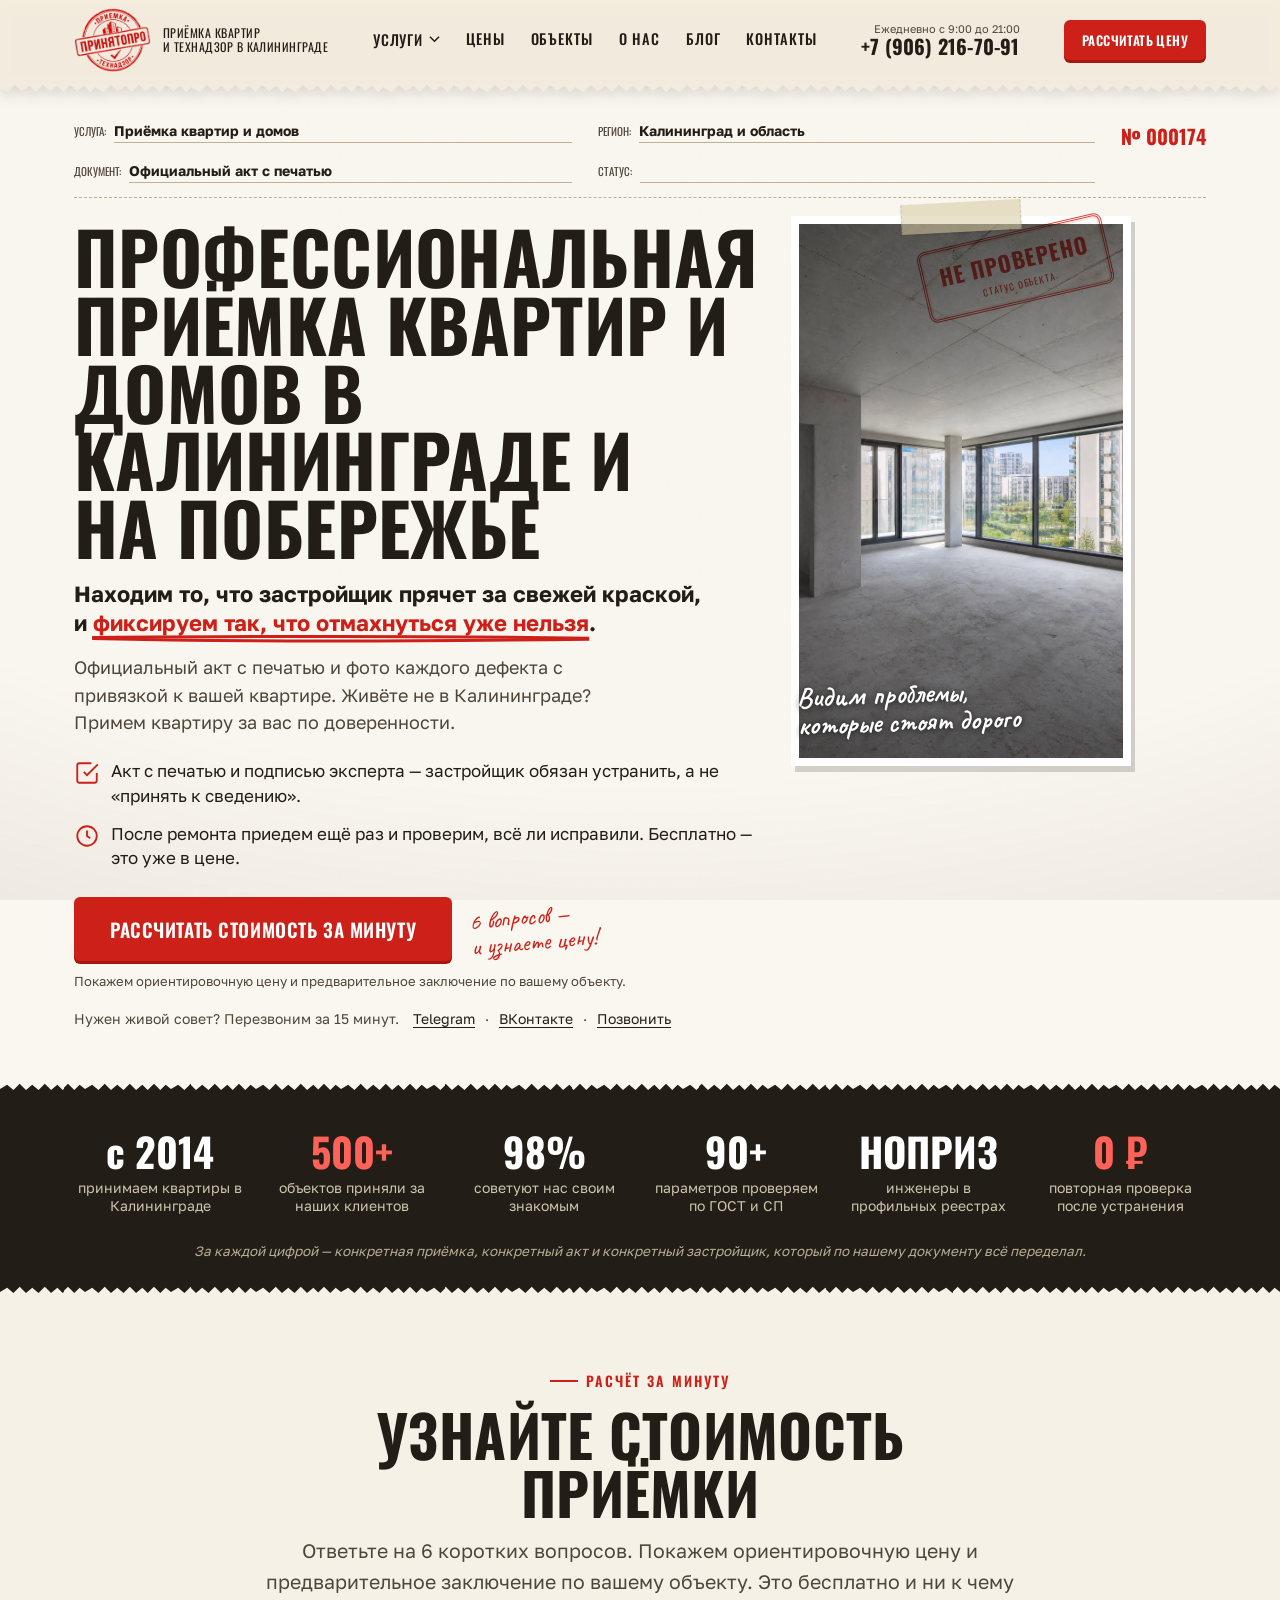
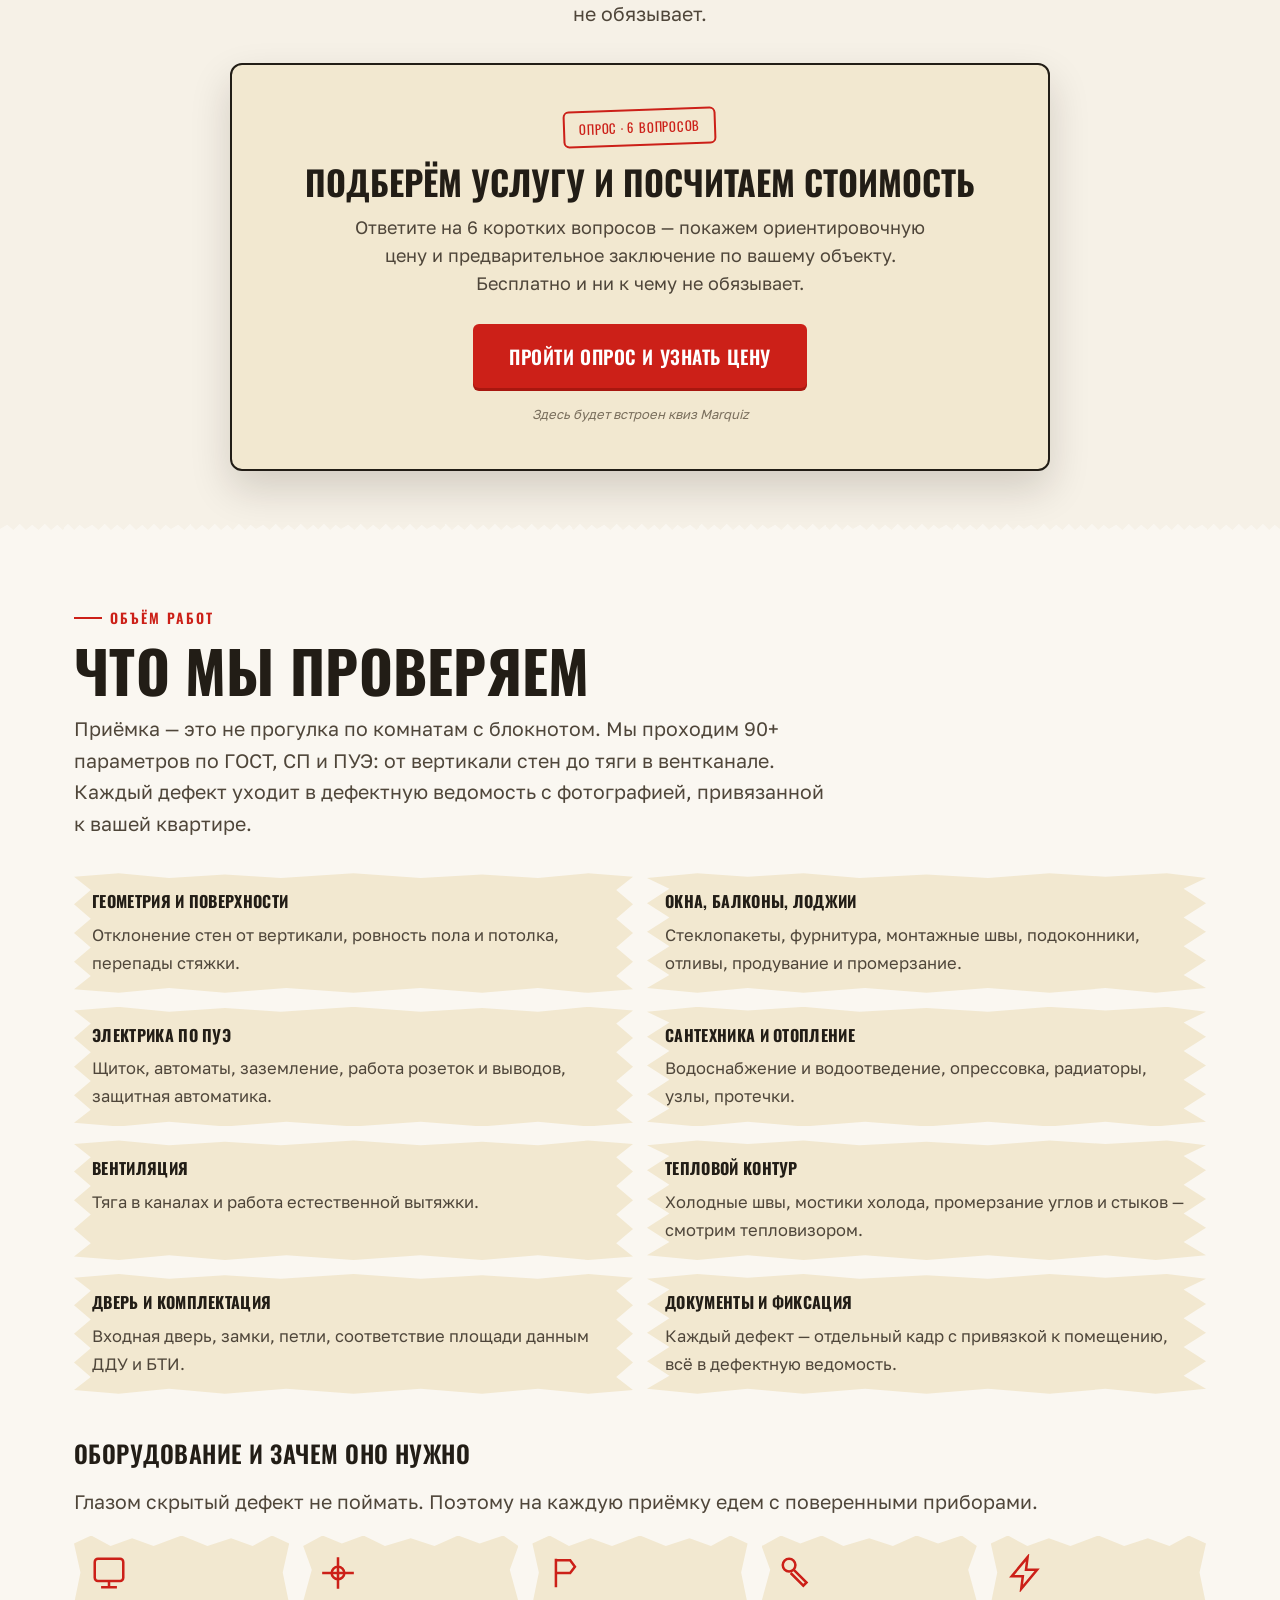
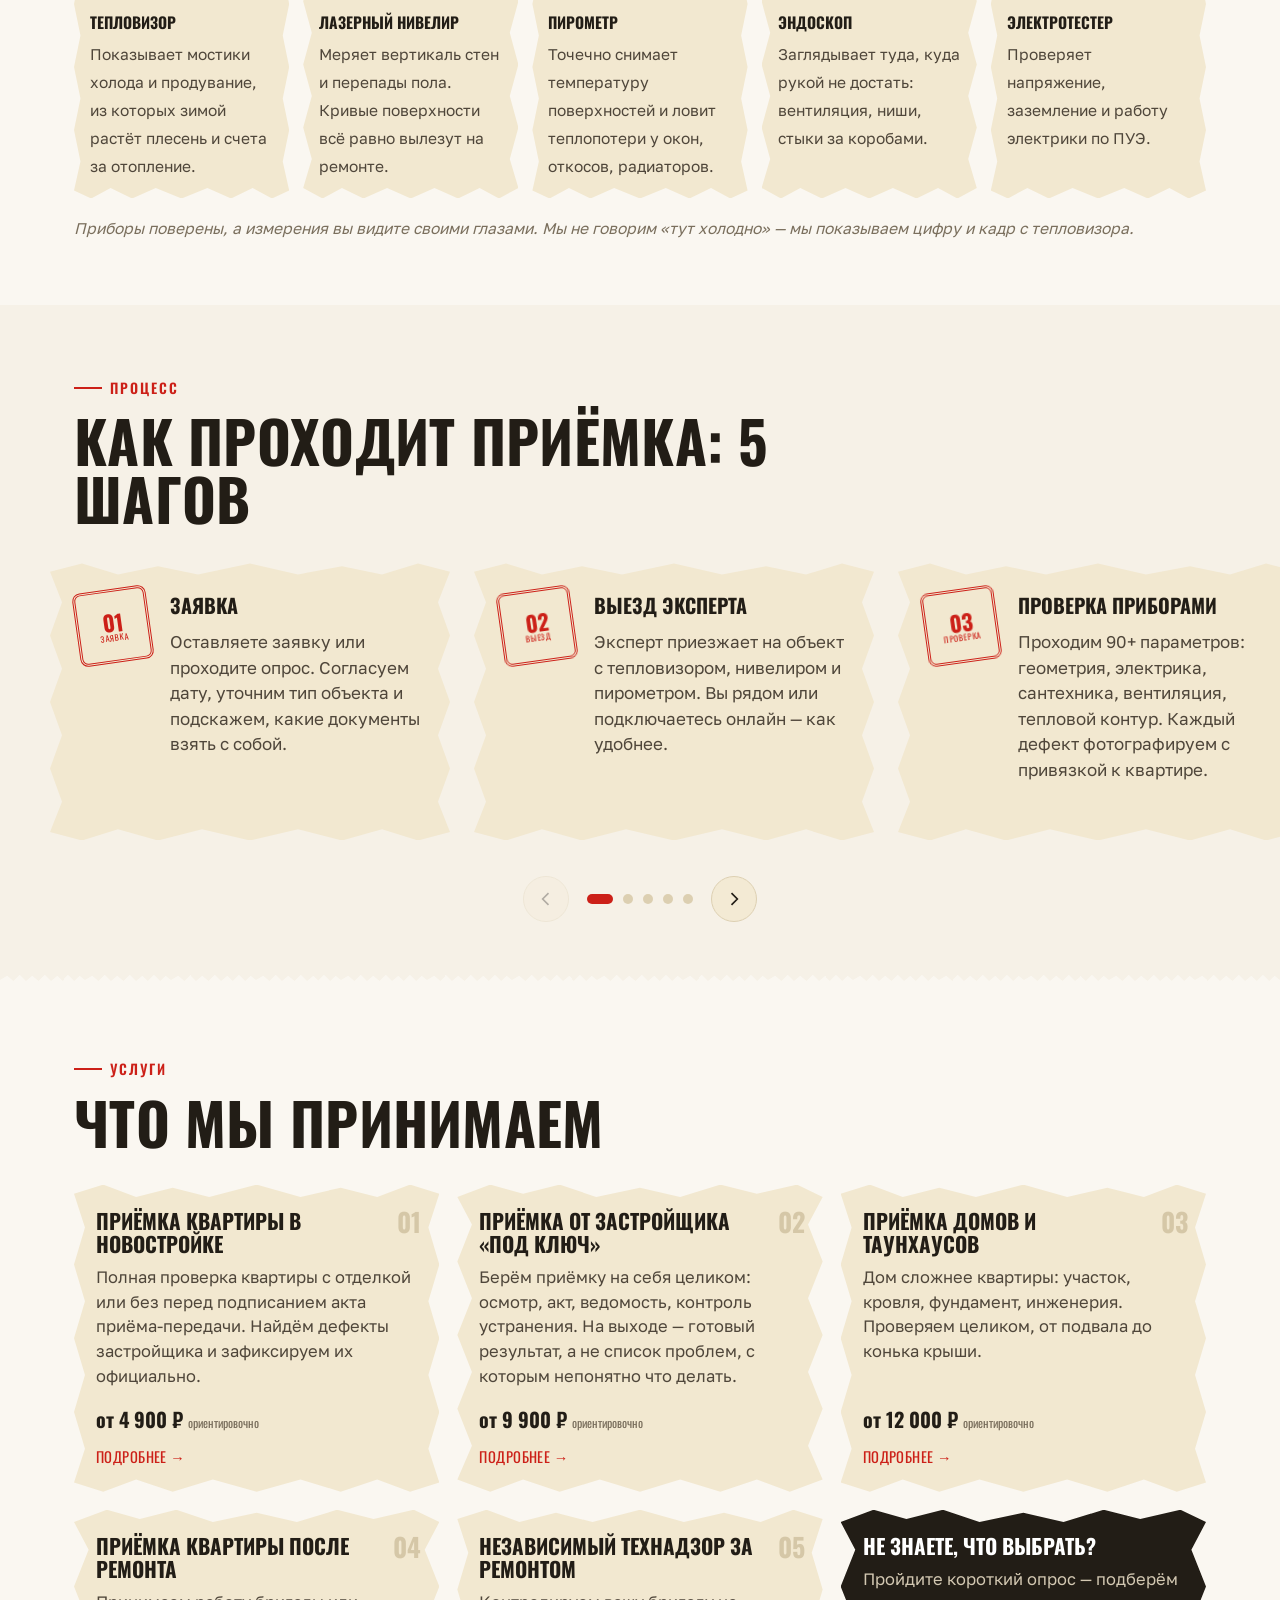
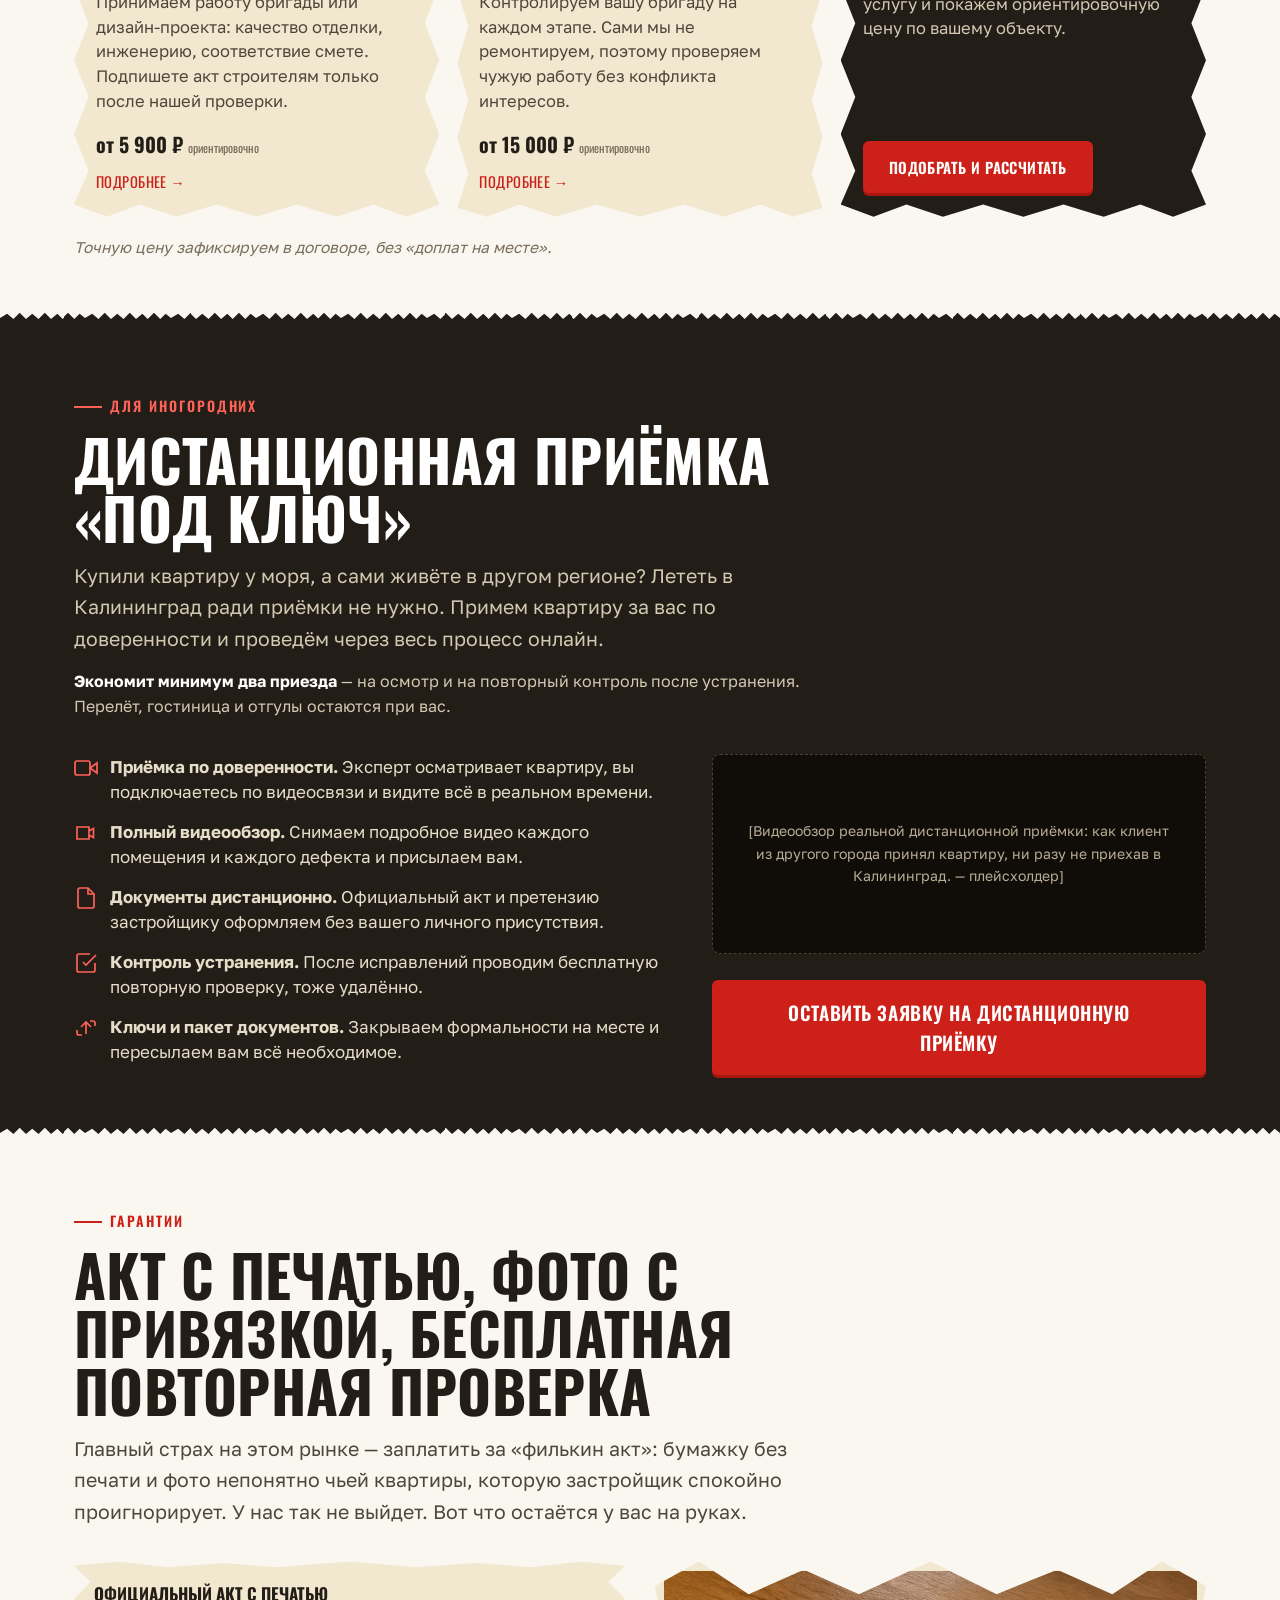
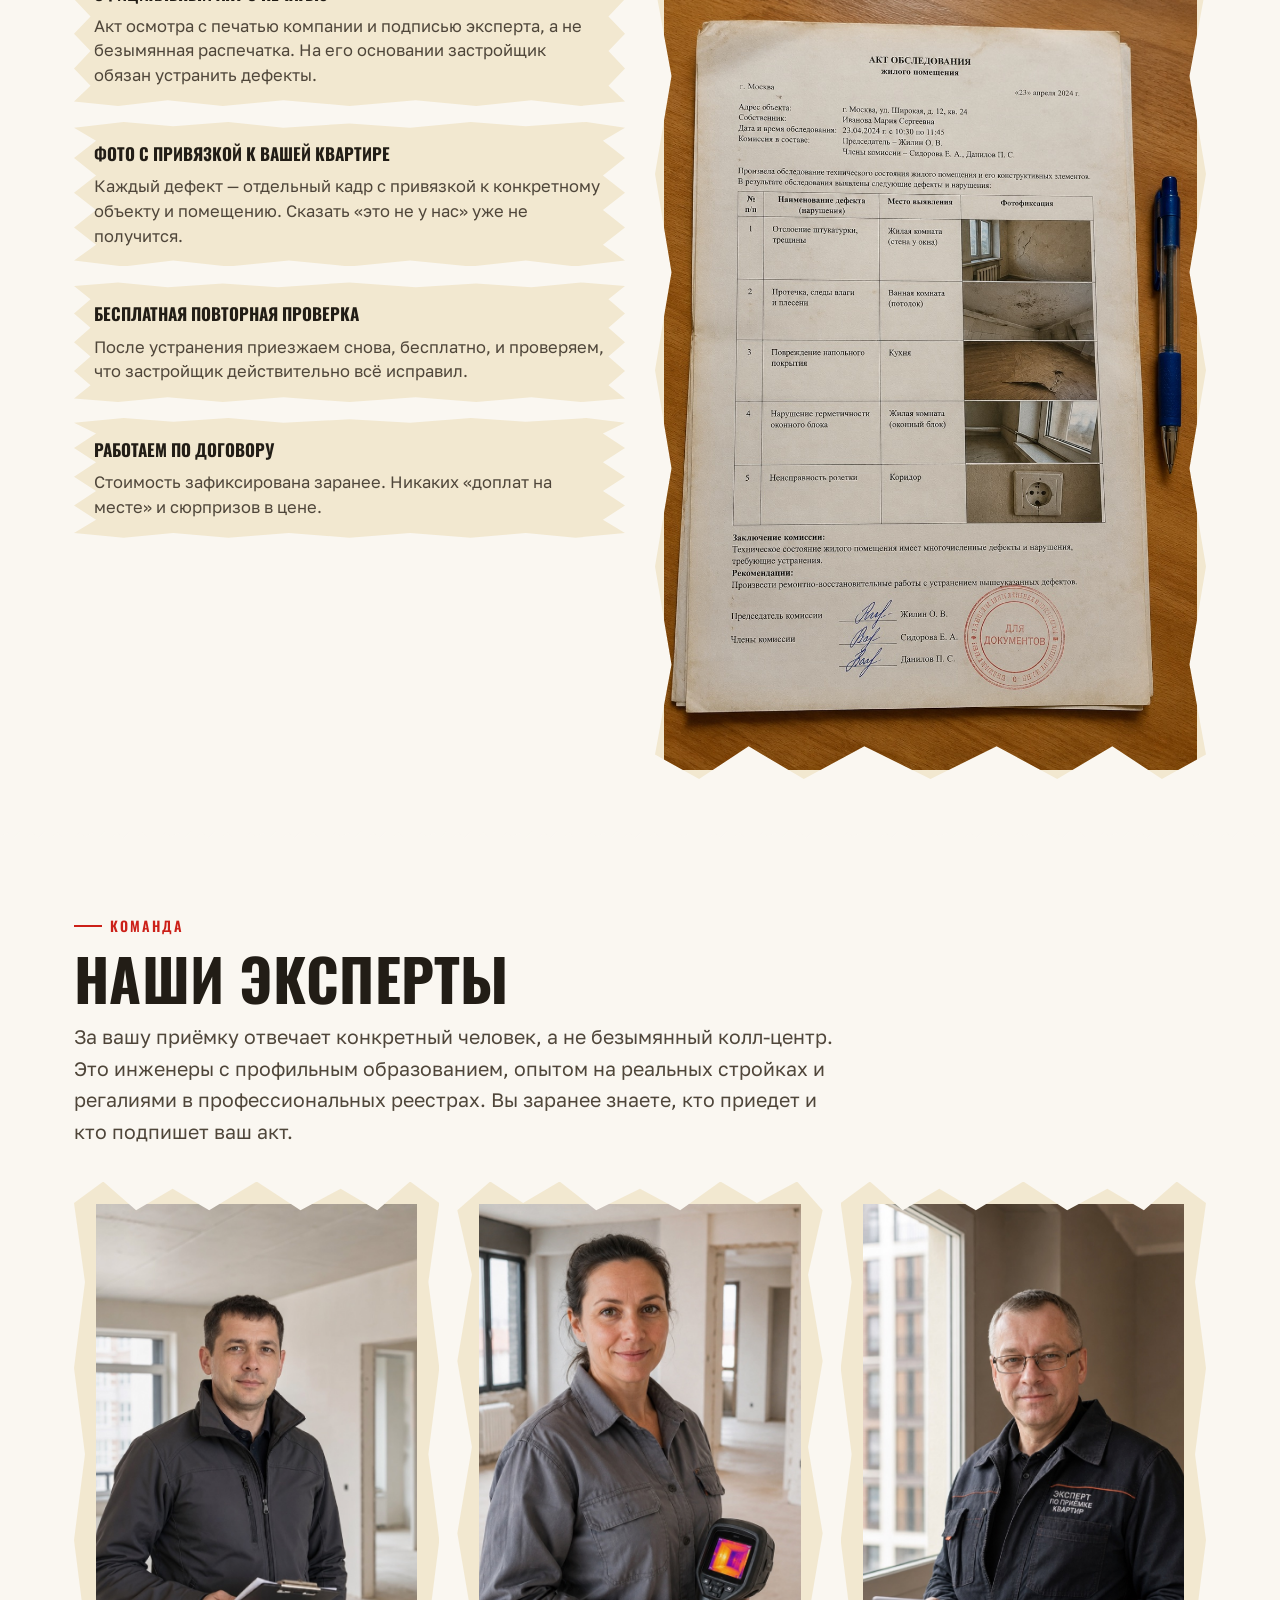
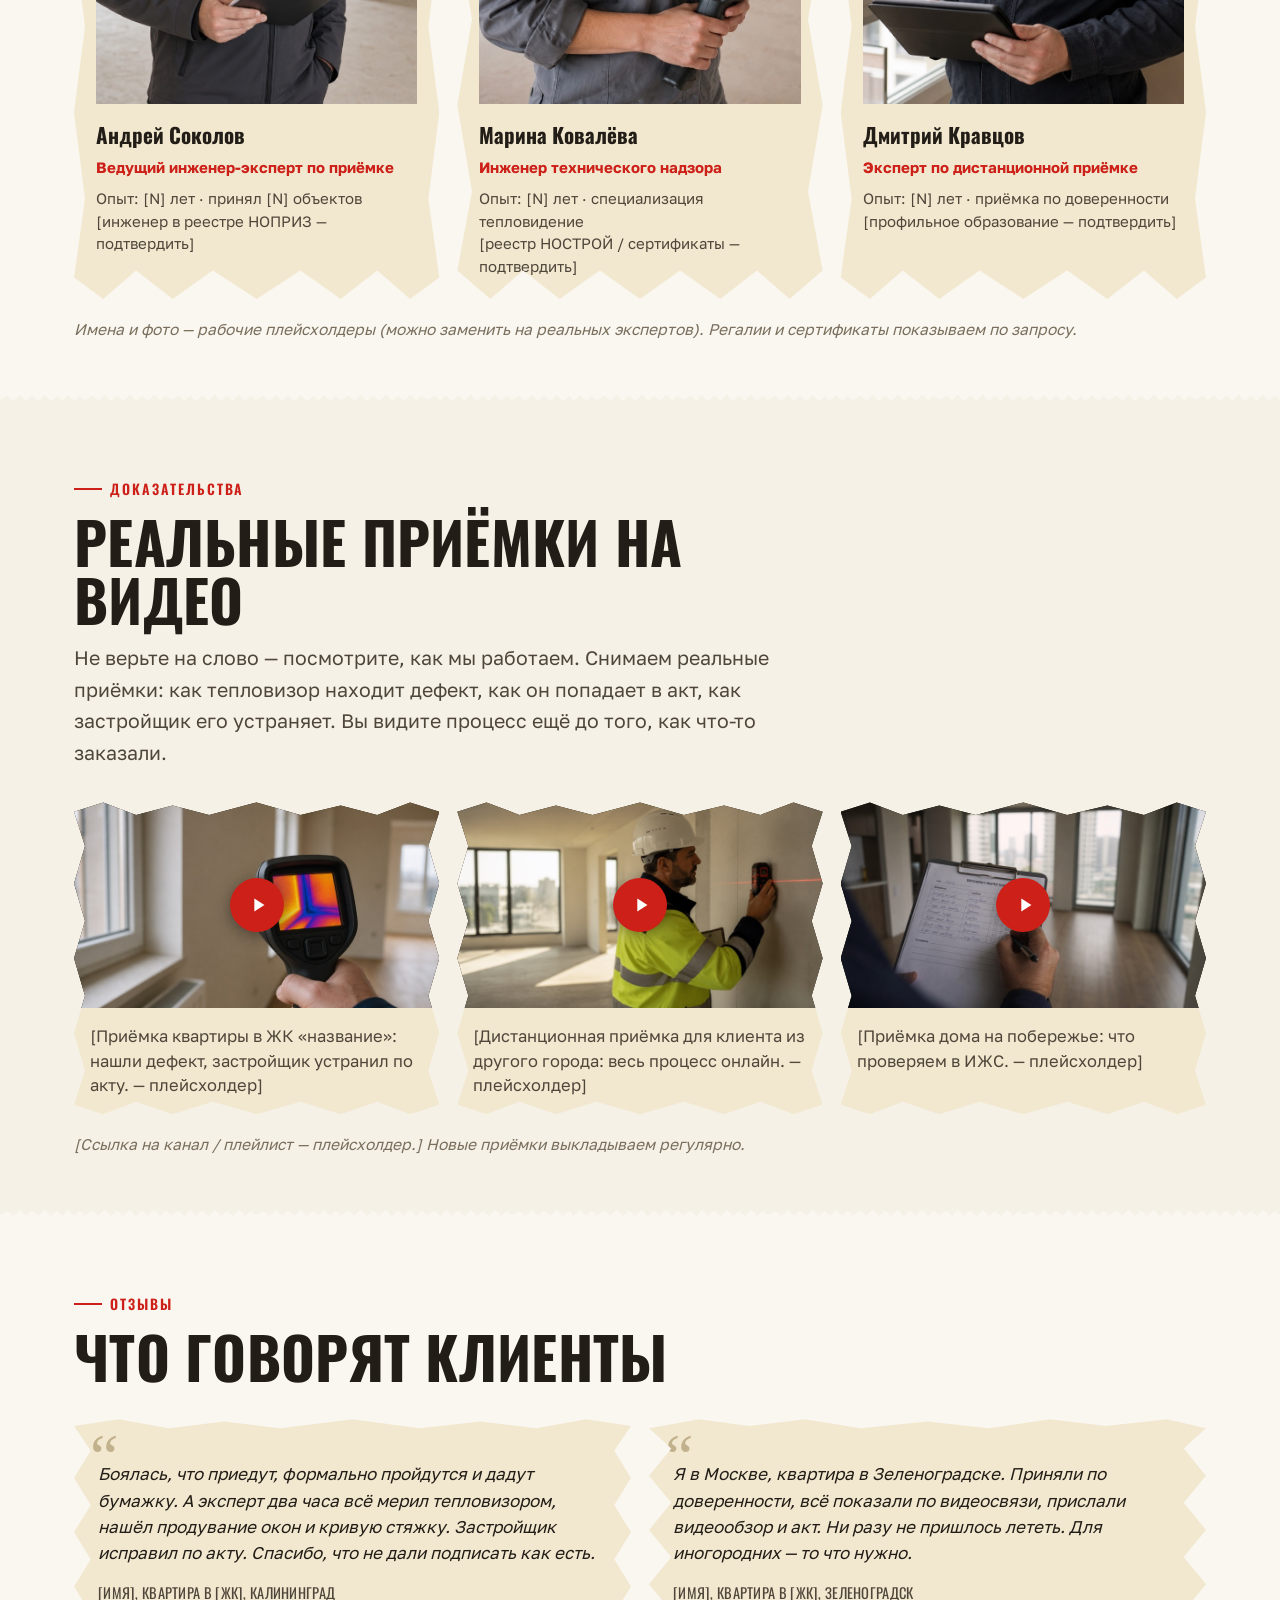
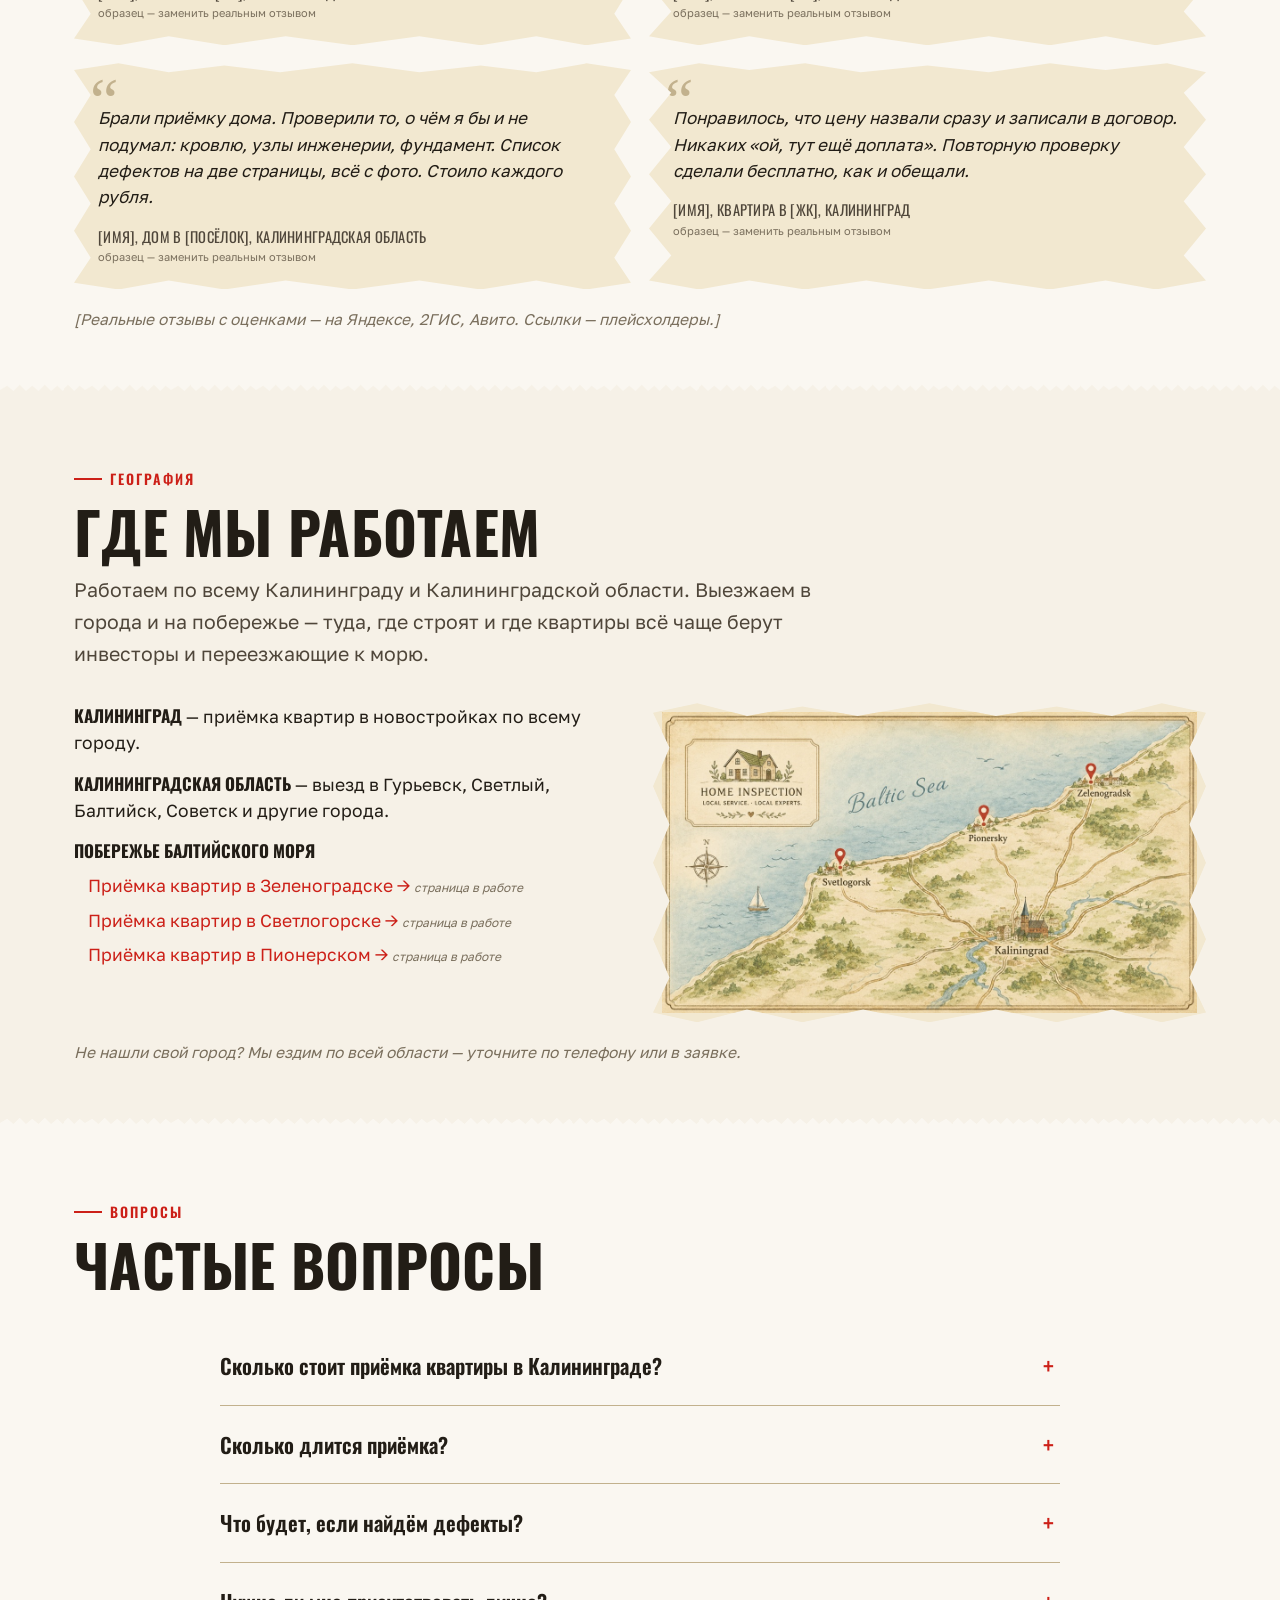
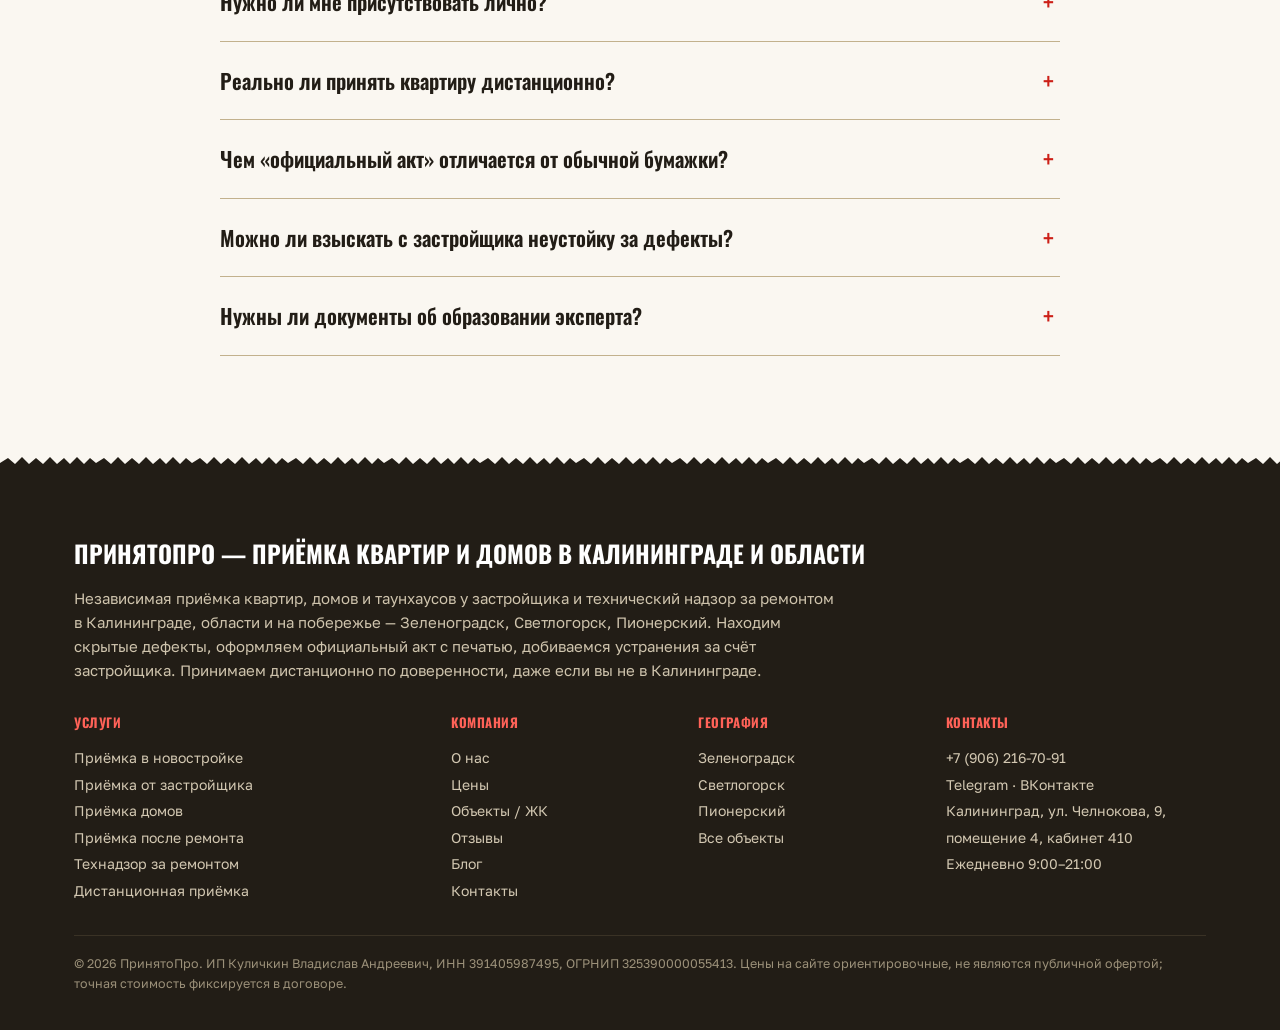
==== главная/index.html @ 5dca93d9 "Боевая тема WordPress + страницы услуг/гео, SEO-аудит, IndexNow, фикс логотипа - Исходники кастомной" ====
<!DOCTYPE html>
<html lang="ru">
<head>
<meta charset="UTF-8">
<meta name="viewport" content="width=device-width, initial-scale=1.0">
<title>Приёмка квартир и домов в Калининграде — ПринятоПро</title>
<meta name="description" content="Профессиональная приёмка квартир и домов в Калининграде и области: находим скрытые дефекты, оформляем официальный акт с печатью, добиваемся устранения за счёт застройщика. Принимаем дистанционно по доверенности.">
<meta name="keywords" content="приёмка квартир калининград, приёмка квартиры в новостройке, приёмка квартиры от застройщика, приёмка домов, технадзор калининград, строительный контроль калининград, дистанционная приёмка квартиры">
<meta property="og:title" content="Приёмка квартир и домов в Калининграде — ПринятоПро">
<meta property="og:description" content="Находим скрытые дефекты, оформляем официальный акт с печатью, добиваемся устранения за счёт застройщика. Принимаем дистанционно по доверенности.">
<meta property="og:type" content="website">
<meta property="og:locale" content="ru_RU">
<link rel="icon" href="assets/img/logo.png" type="image/png">
<link rel="apple-touch-icon" href="assets/img/logo.png">
<link rel="preconnect" href="https://fonts.googleapis.com">
<link rel="preconnect" href="https://fonts.gstatic.com" crossorigin>
<link href="https://fonts.googleapis.com/css2?family=Oswald:wght@400;500;600;700&family=Golos+Text:wght@400;500;600;700&family=Caveat:wght@600;700&display=swap" rel="stylesheet">
<link rel="canonical" href="https://prinyatopro.ru/glavnaya/">
<meta property="og:url" content="https://prinyatopro.ru/glavnaya/">
<meta property="og:image" content="https://prinyatopro.ru/glavnaya/assets/img/act-sample.jpg">
<meta property="og:site_name" content="ПринятоПро">
<meta name="twitter:card" content="summary_large_image">
<meta name="twitter:title" content="Приёмка квартир и домов в Калининграде — ПринятоПро">
<meta name="twitter:description" content="Находим скрытые дефекты, оформляем официальный акт с печатью, добиваемся устранения за счёт застройщика.">
<meta name="twitter:image" content="https://prinyatopro.ru/glavnaya/assets/img/act-sample.jpg">
<link rel="stylesheet" href="css/tokens.css">
<link rel="stylesheet" href="css/styles.css">

<!-- Schema.org JSON-LD: HomeAndConstructionBusiness + FAQPage. Реальные NAP/телефон/соцсети клиента. -->
<script type="application/ld+json">
{
  "@context": "https://schema.org",
  "@graph": [
    {
      "@type": "HomeAndConstructionBusiness",
      "@id": "https://prinyatopro.ru/#business",
      "name": "ПринятоПро",
      "description": "Независимая профессиональная приёмка квартир, домов и таунхаусов у застройщика и технический надзор за ремонтом в Калининграде, области и на побережье. Официальный акт с печатью, фото дефектов с привязкой к квартире, бесплатная повторная проверка, дистанционная приёмка по доверенности.",
      "url": "https://prinyatopro.ru/",
      "image": "https://prinyatopro.ru/glavnaya/assets/img/act-sample.jpg",
      "telephone": "+79062167091",
      "priceRange": "от 4900 ₽",
      "address": {
        "@type": "PostalAddress",
        "addressLocality": "Калининград",
        "addressRegion": "Калининградская область",
        "addressCountry": "RU",
        "streetAddress": "ул. Челнокова, 9, помещение 4, кабинет 410"
      },
      "sameAs": [
        "https://t.me/prinyatopro",
        "https://vk.com/prinyatopro"
      ],
      "contactPoint": {
        "@type": "ContactPoint",
        "telephone": "+79062167091",
        "contactType": "customer service",
        "areaServed": "RU",
        "availableLanguage": "Russian"
      },
      "areaServed": [
        { "@type": "City", "name": "Калининград" },
        { "@type": "AdministrativeArea", "name": "Калининградская область" },
        { "@type": "City", "name": "Зеленоградск" },
        { "@type": "City", "name": "Светлогорск" },
        { "@type": "City", "name": "Пионерский" }
      ],
      "openingHoursSpecification": {
        "@type": "OpeningHoursSpecification",
        "dayOfWeek": ["Monday","Tuesday","Wednesday","Thursday","Friday","Saturday","Sunday"],
        "opens": "09:00",
        "closes": "21:00"
      },
      "hasOfferCatalog": {
        "@type": "OfferCatalog",
        "name": "Услуги приёмки и технадзора",
        "itemListElement": [
          { "@type": "Offer", "itemOffered": { "@type": "Service", "name": "Приёмка квартиры в новостройке" } },
          { "@type": "Offer", "itemOffered": { "@type": "Service", "name": "Приёмка квартиры от застройщика под ключ" } },
          { "@type": "Offer", "itemOffered": { "@type": "Service", "name": "Приёмка домов и таунхаусов" } },
          { "@type": "Offer", "itemOffered": { "@type": "Service", "name": "Приёмка квартиры после ремонта" } },
          { "@type": "Offer", "itemOffered": { "@type": "Service", "name": "Независимый технадзор за ремонтом" } },
          { "@type": "Offer", "itemOffered": { "@type": "Service", "name": "Дистанционная приёмка по доверенности" } }
        ]
      }
    },
    {
      "@type": "FAQPage",
      "@id": "https://prinyatopro.ru/glavnaya/#faq",
      "mainEntity": [
        { "@type": "Question", "name": "Сколько стоит приёмка квартиры в Калининграде?", "acceptedAnswer": { "@type": "Answer", "text": "Ориентировочно от 4 900 ₽. Точная цена зависит от площади, типа отделки и объекта; по рынку Калининграда приёмка обычно стоит 5 000–15 000 ₽. Стоимость фиксируем в договоре заранее, без доплат на месте." } },
        { "@type": "Question", "name": "Сколько длится приёмка?", "acceptedAnswer": { "@type": "Answer", "text": "В среднем 1,5–3 часа, дом или таунхаус дольше. За это время эксперт обходит весь объект с оборудованием, фотографирует каждый дефект и вносит замечания в дефектную ведомость." } },
        { "@type": "Question", "name": "Что будет, если найдём дефекты?", "acceptedAnswer": { "@type": "Answer", "text": "Внесём их в официальный акт и дефектную ведомость — документ, который застройщик обязан исполнить. Акт приёма-передачи вы не подписываете, пока дефекты не устранены. После устранения приезжаем на бесплатную повторную проверку." } },
        { "@type": "Question", "name": "Нужно ли мне присутствовать лично?", "acceptedAnswer": { "@type": "Answer", "text": "Не обязательно. Вы можете быть рядом с экспертом, подключиться по видеосвязи или полностью доверить приёмку нам по доверенности — это удобно для иногородних. В любом случае получите видеообзор, фото дефектов и официальный акт." } },
        { "@type": "Question", "name": "Реально ли принять квартиру дистанционно?", "acceptedAnswer": { "@type": "Answer", "text": "Да. Эксперт принимает квартиру по доверенности, показывает всё по видеосвязи в реальном времени, присылает видеообзор и оформляет документы. Это экономит минимум два приезда в Калининград." } },
        { "@type": "Question", "name": "Чем официальный акт отличается от обычной бумажки?", "acceptedAnswer": { "@type": "Answer", "text": "Это документ осмотра с печатью компании, подписью эксперта и фотографиями дефектов, привязанными к вашей квартире. Такой акт застройщик обязан принять и исполнить, а не отмахнуться словами «фото чужое»." } },
        { "@type": "Question", "name": "Можно ли взыскать с застройщика неустойку за дефекты?", "acceptedAnswer": { "@type": "Answer", "text": "В ряде случаев закон даёт право требовать устранения дефектов или компенсации. Конкретные варианты зависят от вашей ситуации и от закона, действующего на момент обращения. Мы зафиксируем дефекты официальными документами и подскажем, что у вас есть." } },
        { "@type": "Question", "name": "Нужны ли документы об образовании эксперта?", "acceptedAnswer": { "@type": "Answer", "text": "Да, наши эксперты — инженеры с профильным образованием и регалиями в профессиональных реестрах, документы предоставляем по запросу. Некоторые застройщики требуют подтвердить квалификацию специалиста, и у нас с этим проблем не возникает." } }
      ]
    }
  ]
}
</script>
</head>
<body>

<!-- ===================== ШАПКА ===================== -->
<header class="site-header">
  <div class="hd-inner">
    <div class="topbar">
      <a href="#hero" class="brand" aria-label="ПринятоПро — на главную">
        <img src="assets/img/logo.png" alt="ПринятоПро — приёмка квартир и технадзор в Калининграде" width="180" height="64">
        <span class="tg">Приёмка квартир<br>и технадзор в Калининграде</span>
      </a>
      <nav class="nav" aria-label="Основная навигация">
        <div class="nav-dd" id="navDD">
          <button class="navlink dd-toggle" id="ddToggle" aria-expanded="false" aria-haspopup="true">
            Услуги
            <svg viewBox="0 0 12 8" fill="none" stroke="currentColor" stroke-width="1.6" aria-hidden="true"><path d="M1 1.5L6 6.5L11 1.5"/></svg>
          </button>
          <div class="dd-menu" role="menu">
            <a href="/priemka-kvartiry-v-novostroyke/" role="menuitem">Приёмка в новостройке</a>
            <a href="/priemka-kvartiry-ot-zastroyschika/" role="menuitem">Приёмка от застройщика</a>
            <a href="/priemka-domov/" role="menuitem">Приёмка домов и таунхаусов</a>
            <a href="/priemka-kvartiry-posle-remonta/" role="menuitem">Приёмка после ремонта</a>
            <a href="/tehnadzor-remonta-kvartiry/" role="menuitem">Технадзор за ремонтом</a>
            <a href="/distantsionnaya-priemka/" role="menuitem">Дистанционная приёмка</a>
            <a href="/uslugi/" role="menuitem" class="dd-all">Все услуги →</a>
          </div>
        </div>
        <a class="navlink" href="/tseny/">Цены</a>
        <a class="navlink" href="/zhk/">Объекты</a>
        <a class="navlink" href="/o-nas/">О нас</a>
        <a class="navlink" href="/blog/">Блог</a>
        <a class="navlink" href="/kontakty/">Контакты</a>
      </nav>
      <div class="head-contact">
        <span class="hours">Ежедневно с 9:00 до 21:00</span>
        <a class="phone" href="tel:+79062167091">+7 (906) 216-70-91</a>
      </div>
      <a class="btn sm" href="#quiz">Рассчитать цену</a>
      <button class="burger" id="burger" aria-label="Открыть меню" aria-expanded="false">
        <span></span><span></span><span></span>
      </button>
    </div>
  </div>
  <!-- мобильное меню -->
  <div class="mobile-menu" id="mobileMenu">
    <a href="/uslugi/">Услуги</a>
    <a href="/tseny/">Цены</a>
    <a href="/zhk/">Объекты / ЖК</a>
    <a href="/o-nas/">О нас</a>
    <a href="/blog/">Блог</a>
    <a href="/kontakty/">Контакты</a>
    <a href="#faq">Вопросы</a>
    <a class="phone" href="tel:+79062167091">+7 (906) 216-70-91</a>
    <a class="btn" href="#quiz">Рассчитать цену</a>
  </div>
</header>

<main id="primary">

<!-- ===================== 1. HERO ===================== -->
<section class="hero" id="hero" data-section="hero">
  <div class="wrap">
    <div class="akt">
      <div class="akt-meta">
        <div class="f"><span class="k">Услуга:</span><span class="v">Приёмка квартир и домов</span></div>
        <div class="f"><span class="k">Регион:</span><span class="v">Калининград и область</span></div>
        <div class="akt-no">№ 000174</div>
        <div class="f"><span class="k">Документ:</span><span class="v">Официальный акт с печатью</span></div>
        <div class="f"><span class="k">Статус:</span><span class="v">&nbsp;</span></div>
      </div>

      <div class="hero-grid">
        <div>
          <h1>Профессиональная приёмка квартир и домов в Калининграде и на&nbsp;побережье</h1>
          <p class="lead-red">Находим то, что застройщик прячет за свежей краской, и&nbsp;<span id="mark-lead">фиксируем так, что отмахнуться уже нельзя</span>.</p>
          <p class="lead">Официальный акт с печатью и фото каждого дефекта с привязкой к вашей квартире. Живёте не в Калининграде? Примем квартиру за вас по доверенности.</p>

          <ul class="hero-bullets">
            <li>
              <svg class="ic" viewBox="0 0 24 24" fill="none" stroke="currentColor" stroke-width="1.7"><path d="M9 11l3 3L22 4"/><path d="M21 12v7a2 2 0 0 1-2 2H5a2 2 0 0 1-2-2V5a2 2 0 0 1 2-2h11"/></svg>
              <span>Акт с печатью и подписью эксперта — застройщик обязан устранить, а не «принять к сведению».</span>
            </li>
            <li>
              <svg class="ic" viewBox="0 0 24 24" fill="none" stroke="currentColor" stroke-width="1.7"><path d="M3 12a9 9 0 1 0 18 0 9 9 0 0 0-18 0z"/><path d="M12 7v5l3 2"/></svg>
              <span>После ремонта приедем ещё раз и проверим, всё ли исправили. Бесплатно — это уже в цене.</span>
            </li>
          </ul>

          <div class="cta-row">
            <a href="#quiz" class="btn lg">Рассчитать стоимость за минуту</a>
            <span class="hand cta-note">6 вопросов —<br>и узнаете цену!</span>
          </div>
          <p class="cta-sub">Покажем ориентировочную цену и предварительное заключение по вашему объекту.</p>

          <div class="hero-second">
            <span>Нужен живой совет? Перезвоним за 15 минут.</span>
            <span class="msgs"><a href="https://t.me/prinyatopro" target="_blank" rel="noopener noreferrer">Telegram</a> · <a href="https://vk.com/prinyatopro" target="_blank" rel="noopener noreferrer">ВКонтакте</a> · <a href="tel:+79062167091">Позвонить</a></span>
          </div>
        </div>

        <div class="photo-wrap">
          <span class="tape"></span>
          <img class="photo" src="assets/img/apartment.jpg" alt="Приёмка квартиры без отделки в новостройке Калининграда" width="440" height="550">
          <div class="photo-cap">Видим проблемы,<br>которые стоят дорого</div>
          <div class="stamp notchecked">Не проверено<small>статус объекта</small></div>
        </div>
      </div>
    </div>
  </div>
</section>

<!-- ===================== 2. ТРАСТЫ / ЦИФРЫ ===================== -->
<section class="trust" id="trust" data-section="trust" aria-label="ПринятоПро в цифрах">
  <div class="wrap">
    <div class="tcard" data-reveal><div class="num">с 2014</div><div class="lbl">принимаем квартиры в Калининграде</div></div>
    <div class="tcard" data-reveal><div class="num red">500+</div><div class="lbl">объектов приняли за наших клиентов</div></div>
    <div class="tcard" data-reveal><div class="num">98%</div><div class="lbl">советуют нас своим знакомым</div></div>
    <div class="tcard" data-reveal><div class="num">90+</div><div class="lbl">параметров проверяем по ГОСТ и СП</div></div>
    <div class="tcard" data-reveal><div class="num">НОПРИЗ</div><div class="lbl">инженеры в профильных реестрах</div></div>
    <div class="tcard" data-reveal><div class="num red">0 ₽</div><div class="lbl">повторная проверка после устранения</div></div>
    <p class="trust-micro">За каждой цифрой — конкретная приёмка, конкретный акт и конкретный застройщик, который по нашему документу всё переделал.</p>
  </div>
</section>

<!-- ===================== КВИЗ (захват, сразу после цифр) ===================== -->
<section class="sec quiz" id="quiz" data-section="quiz">
  <div class="wrap">
    <div class="sec-head" data-reveal style="text-align:center;margin-left:auto;margin-right:auto">
      <span class="eyebrow" style="justify-content:center">Расчёт за минуту</span>
      <h2 class="sh">Узнайте стоимость приёмки</h2>
      <p class="sec-lead">Ответьте на 6 коротких вопросов. Покажем ориентировочную цену и предварительное заключение по вашему объекту. Это бесплатно и ни к чему не обязывает.</p>
    </div>

    <div class="quiz-embed" data-reveal>
      <!-- MARQUIZ: сюда вставить код квиза с marquiz.ru
           1) перед </body> подключить: <script src="https://script.marquiz.ru/v2.js"></script>
           2) тут разместить контейнер: <div class="marquiz-embed" data-id="ВАШ_ID" data-fallback-mode="modal"></div>
           Заглушка ниже — заменить на виджет Marquiz. -->
      <div class="quiz-placeholder">
        <span class="qp-stamp">Опрос · 6 вопросов</span>
        <strong>Подберём услугу и посчитаем стоимость</strong>
        <p>Ответите на 6 коротких вопросов — покажем ориентировочную цену и предварительное заключение по вашему объекту. Бесплатно и ни к чему не обязывает.</p>
        <a class="btn lg" href="#quiz" id="quizCta">Пройти опрос и узнать цену</a>
        <span class="qp-note">Здесь будет встроен квиз Marquiz</span>
      </div>
    </div>
  </div>
</section>

<!-- ===================== 3. ЧТО ПРОВЕРЯЕМ ===================== -->
<section class="sec" id="check" data-section="check">
  <div class="wrap">
    <div class="sec-head" data-reveal>
      <span class="eyebrow">Объём работ</span>
      <h2 class="sh">Что мы проверяем</h2>
      <p class="sec-lead">Приёмка — это не прогулка по комнатам с блокнотом. Мы проходим 90+ параметров по ГОСТ, СП и ПУЭ: от вертикали стен до тяги в вентканале. Каждый дефект уходит в дефектную ведомость с фотографией, привязанной к вашей квартире.</p>
    </div>

    <div class="check-grid">
      <div class="check-item" data-reveal><b>Геометрия и поверхности</b><span>Отклонение стен от вертикали, ровность пола и потолка, перепады стяжки.</span></div>
      <div class="check-item" data-reveal><b>Окна, балконы, лоджии</b><span>Стеклопакеты, фурнитура, монтажные швы, подоконники, отливы, продувание и промерзание.</span></div>
      <div class="check-item" data-reveal><b>Электрика по ПУЭ</b><span>Щиток, автоматы, заземление, работа розеток и выводов, защитная автоматика.</span></div>
      <div class="check-item" data-reveal><b>Сантехника и отопление</b><span>Водоснабжение и водоотведение, опрессовка, радиаторы, узлы, протечки.</span></div>
      <div class="check-item" data-reveal><b>Вентиляция</b><span>Тяга в каналах и работа естественной вытяжки.</span></div>
      <div class="check-item" data-reveal><b>Тепловой контур</b><span>Холодные швы, мостики холода, промерзание углов и стыков — смотрим тепловизором.</span></div>
      <div class="check-item" data-reveal><b>Дверь и комплектация</b><span>Входная дверь, замки, петли, соответствие площади данным ДДУ и БТИ.</span></div>
      <div class="check-item" data-reveal><b>Документы и фиксация</b><span>Каждый дефект — отдельный кадр с привязкой к помещению, всё в дефектную ведомость.</span></div>
    </div>

    <div class="equip">
      <h3 class="sh3" data-reveal>Оборудование и зачем оно нужно</h3>
      <p class="sec-lead" data-reveal>Глазом скрытый дефект не поймать. Поэтому на каждую приёмку едем с поверенными приборами.</p>
      <div class="equip-grid">
        <div class="equip-card" data-reveal>
          <svg class="ec-ic" viewBox="0 0 24 24" fill="none" stroke="currentColor" stroke-width="1.6"><rect x="3" y="3" width="18" height="14" rx="2"/><path d="M7 21h10M12 17v4"/></svg>
          <b>Тепловизор</b><span>Показывает мостики холода и продувание, из которых зимой растёт плесень и счета за отопление.</span>
        </div>
        <div class="equip-card" data-reveal>
          <svg class="ec-ic" viewBox="0 0 24 24" fill="none" stroke="currentColor" stroke-width="1.6"><path d="M12 2v20M2 12h20"/><circle cx="12" cy="12" r="4"/></svg>
          <b>Лазерный нивелир</b><span>Меряет вертикаль стен и перепады пола. Кривые поверхности всё равно вылезут на ремонте.</span>
        </div>
        <div class="equip-card" data-reveal>
          <svg class="ec-ic" viewBox="0 0 24 24" fill="none" stroke="currentColor" stroke-width="1.6"><path d="M5 3v18M5 12h9l3-4-3-4H5"/></svg>
          <b>Пирометр</b><span>Точечно снимает температуру поверхностей и ловит теплопотери у окон, откосов, радиаторов.</span>
        </div>
        <div class="equip-card" data-reveal>
          <svg class="ec-ic" viewBox="0 0 24 24" fill="none" stroke="currentColor" stroke-width="1.6"><circle cx="7" cy="7" r="4"/><path d="M10 10l8 8-2 2-8-8"/></svg>
          <b>Эндоскоп</b><span>Заглядывает туда, куда рукой не достать: вентиляция, ниши, стыки за коробами.</span>
        </div>
        <div class="equip-card" data-reveal>
          <svg class="ec-ic" viewBox="0 0 24 24" fill="none" stroke="currentColor" stroke-width="1.6"><path d="M13 2L3 14h7l-1 8 10-12h-7z"/></svg>
          <b>Электротестер</b><span>Проверяет напряжение, заземление и работу электрики по ПУЭ.</span>
        </div>
      </div>
      <p class="micro" data-reveal>Приборы поверены, а измерения вы видите своими глазами. Мы не говорим «тут холодно» — мы показываем цифру и кадр с тепловизора.</p>
    </div>
  </div>
</section>

<!-- ===================== 4. ЛЕНТА ЭТАПОВ (scroll-snap карусель) ===================== -->
<section class="sec process" id="process" data-section="process">
  <div class="wrap">
    <div class="sec-head" data-reveal>
      <span class="eyebrow">Процесс</span>
      <h2 class="sh">Как проходит приёмка: 5 шагов</h2>
    </div>
  </div>

  <div class="process-carousel" data-reveal>
    <div class="process-track" id="processTrack" role="list" tabindex="0" aria-label="Этапы приёмки — листайте вбок">
      <article class="pstep" role="listitem">
        <div class="pstamp">01<small>заявка</small></div>
        <div class="pbody"><b>Заявка</b><p>Оставляете заявку или проходите опрос. Согласуем дату, уточним тип объекта и подскажем, какие документы взять с собой.</p></div>
      </article>
      <article class="pstep" role="listitem">
        <div class="pstamp">02<small>выезд</small></div>
        <div class="pbody"><b>Выезд эксперта</b><p>Эксперт приезжает на объект с тепловизором, нивелиром и пирометром. Вы рядом или подключаетесь онлайн — как удобнее.</p></div>
      </article>
      <article class="pstep" role="listitem">
        <div class="pstamp">03<small>проверка</small></div>
        <div class="pbody"><b>Проверка приборами</b><p>Проходим 90+ параметров: геометрия, электрика, сантехника, вентиляция, тепловой контур. Каждый дефект фотографируем с привязкой к квартире.</p></div>
      </article>
      <article class="pstep" role="listitem">
        <div class="pstamp">04<small>акт</small></div>
        <div class="pbody"><b>Официальный акт и ведомость</b><p>Составляем акт с печатью и подписью эксперта и дефектную ведомость. Это документ, который застройщик обязан исполнить.</p></div>
      </article>
      <article class="pstep" role="listitem">
        <div class="pstamp">05<small>контроль</small></div>
        <div class="pbody"><b>Контроль устранения</b><p>Застройщик всё исправил — приезжаем на бесплатную повторную проверку. Акт приёма-передачи вы подписываете только когда квартира в порядке.</p></div>
      </article>
    </div>
  </div>

  <div class="wrap">
    <div class="process-controls" data-reveal>
      <button class="proc-arrow" id="procPrev" type="button" aria-label="Предыдущий шаг" disabled>
        <svg viewBox="0 0 24 24" fill="none" stroke="currentColor" stroke-width="2"><path d="M15 5l-7 7 7 7"/></svg>
      </button>
      <div class="proc-dots" id="procDots" role="tablist" aria-label="Навигация по этапам"></div>
      <button class="proc-arrow" id="procNext" type="button" aria-label="Следующий шаг">
        <svg viewBox="0 0 24 24" fill="none" stroke="currentColor" stroke-width="2"><path d="M9 5l7 7-7 7"/></svg>
      </button>
    </div>
  </div>
</section>

<!-- ===================== 5. УСЛУГИ ===================== -->
<section class="sec" id="uslugi" data-section="uslugi">
  <div class="wrap">
    <div class="sec-head" data-reveal>
      <span class="eyebrow">Услуги</span>
      <h2 class="sh">Что мы принимаем</h2>
    </div>
    <div class="svc-grid">
      <div class="svc" data-reveal>
        <span class="num-tag">01</span>
        <h3>Приёмка квартиры в новостройке</h3>
        <p>Полная проверка квартиры с отделкой или без перед подписанием акта приёма-передачи. Найдём дефекты застройщика и зафиксируем их официально.</p>
        <div class="price">от 4 900 ₽ <small>ориентировочно</small></div>
        <a class="more" href="/priemka-kvartiry-v-novostroyke/">Подробнее →</a>
      </div>
      <div class="svc" data-reveal>
        <span class="num-tag">02</span>
        <h3>Приёмка от застройщика «под ключ»</h3>
        <p>Берём приёмку на себя целиком: осмотр, акт, ведомость, контроль устранения. На выходе — готовый результат, а не список проблем, с которым непонятно что делать.</p>
        <div class="price">от 9 900 ₽ <small>ориентировочно</small></div>
        <a class="more" href="/priemka-kvartiry-ot-zastroyschika/">Подробнее →</a>
      </div>
      <div class="svc" data-reveal>
        <span class="num-tag">03</span>
        <h3>Приёмка домов и таунхаусов</h3>
        <p>Дом сложнее квартиры: участок, кровля, фундамент, инженерия. Проверяем целиком, от подвала до конька крыши.</p>
        <div class="price">от 12 000 ₽ <small>ориентировочно</small></div>
        <a class="more" href="/priemka-domov/">Подробнее →</a>
      </div>
      <div class="svc" data-reveal>
        <span class="num-tag">04</span>
        <h3>Приёмка квартиры после ремонта</h3>
        <p>Принимаем работу бригады или дизайн-проекта: качество отделки, инженерию, соответствие смете. Подпишете акт строителям только после нашей проверки.</p>
        <div class="price">от 5 900 ₽ <small>ориентировочно</small></div>
        <a class="more" href="/priemka-kvartiry-posle-remonta/">Подробнее →</a>
      </div>
      <div class="svc" data-reveal>
        <span class="num-tag">05</span>
        <h3>Независимый технадзор за ремонтом</h3>
        <p>Контролируем вашу бригаду на каждом этапе. Сами мы не ремонтируем, поэтому проверяем чужую работу без конфликта интересов.</p>
        <div class="price">от 15 000 ₽ <small>ориентировочно</small></div>
        <a class="more" href="/tehnadzor-remonta-kvartiry/">Подробнее →</a>
      </div>
      <div class="svc" data-reveal style="justify-content:center;align-items:flex-start;background:var(--ink);color:var(--paper-2)">
        <h3 style="color:#fff">Не знаете, что выбрать?</h3>
        <p style="color:#d3c8b2">Пройдите короткий опрос — подберём услугу и покажем ориентировочную цену по вашему объекту.</p>
        <a class="btn" href="#quiz" style="margin-top:14px">Подобрать и рассчитать</a>
      </div>
    </div>
    <p class="micro" data-reveal>Точную цену зафиксируем в договоре, без «доплат на месте».</p>
  </div>
</section>

<!-- ===================== 6. ДИСТАНЦИОННАЯ ===================== -->
<section class="sec distance" id="distance" data-section="distance">
  <div class="wrap">
    <div class="sec-head" data-reveal>
      <span class="eyebrow">Для иногородних</span>
      <h2 class="sh">Дистанционная приёмка «под ключ»</h2>
      <p class="sec-lead">Купили квартиру у моря, а сами живёте в другом регионе? Лететь в Калининград ради приёмки не нужно. Примем квартиру за вас по доверенности и проведём через весь процесс онлайн.</p>
      <p style="margin-top:14px;font-size:16px"><b style="color:#fff">Экономит минимум два приезда</b> — на осмотр и на повторный контроль после устранения. Перелёт, гостиница и отгулы остаются при вас.</p>
    </div>
    <div class="dist-grid">
      <ul class="dist-list">
        <li data-reveal><svg class="ic" viewBox="0 0 24 24" fill="none" stroke="currentColor" stroke-width="1.7"><path d="M23 7l-7 5 7 5V7z"/><rect x="1" y="5" width="15" height="14" rx="2"/></svg><span><b>Приёмка по доверенности.</b> Эксперт осматривает квартиру, вы подключаетесь по видеосвязи и видите всё в реальном времени.</span></li>
        <li data-reveal><svg class="ic" viewBox="0 0 24 24" fill="none" stroke="currentColor" stroke-width="1.7"><path d="M15 10l4.5-2.5v9L15 14M3 6h12v12H3z"/></svg><span><b>Полный видеообзор.</b> Снимаем подробное видео каждого помещения и каждого дефекта и присылаем вам.</span></li>
        <li data-reveal><svg class="ic" viewBox="0 0 24 24" fill="none" stroke="currentColor" stroke-width="1.7"><path d="M14 2H6a2 2 0 0 0-2 2v16a2 2 0 0 0 2 2h12a2 2 0 0 0 2-2V8z"/><path d="M14 2v6h6"/></svg><span><b>Документы дистанционно.</b> Официальный акт и претензию застройщику оформляем без вашего личного присутствия.</span></li>
        <li data-reveal><svg class="ic" viewBox="0 0 24 24" fill="none" stroke="currentColor" stroke-width="1.7"><path d="M9 11l3 3L22 4"/><path d="M21 12v7a2 2 0 0 1-2 2H5a2 2 0 0 1-2-2V5a2 2 0 0 1 2-2h11"/></svg><span><b>Контроль устранения.</b> После исправлений проводим бесплатную повторную проверку, тоже удалённо.</span></li>
        <li data-reveal><svg class="ic" viewBox="0 0 24 24" fill="none" stroke="currentColor" stroke-width="1.7"><path d="M21 10V7a2 2 0 0 0-2-2h-3M3 14v3a2 2 0 0 0 2 2h3M7 11l5-5 5 5M12 6v12"/></svg><span><b>Ключи и пакет документов.</b> Закрываем формальности на месте и пересылаем вам всё необходимое.</span></li>
      </ul>
      <div>
        <div class="dist-video" data-reveal>[Видеообзор реальной дистанционной приёмки: как клиент из другого города принял квартиру, ни разу не приехав в Калининград. — плейсхолдер]</div>
        <a class="btn lg dist-cta" href="#quiz">Оставить заявку на дистанционную приёмку</a>
      </div>
    </div>
  </div>
</section>

<!-- ===================== 7. ГАРАНТИИ / АКТ ===================== -->
<section class="sec" id="garant" data-section="garant">
  <div class="wrap">
    <div class="sec-head" data-reveal>
      <span class="eyebrow">Гарантии</span>
      <h2 class="sh">Акт с печатью, фото с привязкой, бесплатная повторная проверка</h2>
      <p class="sec-lead">Главный страх на этом рынке — заплатить за «филькин акт»: бумажку без печати и фото непонятно чьей квартиры, которую застройщик спокойно проигнорирует. У нас так не выйдет. Вот что остаётся у вас на руках.</p>
    </div>
    <div class="guarant-grid">
      <div class="guarant-list">
        <div class="gitem" data-reveal><b>Официальный акт с печатью</b><p>Акт осмотра с печатью компании и подписью эксперта, а не безымянная распечатка. На его основании застройщик обязан устранить дефекты.</p></div>
        <div class="gitem" data-reveal><b>Фото с привязкой к вашей квартире</b><p>Каждый дефект — отдельный кадр с привязкой к конкретному объекту и помещению. Сказать «это не у нас» уже не получится.</p></div>
        <div class="gitem" data-reveal><b>Бесплатная повторная проверка</b><p>После устранения приезжаем снова, бесплатно, и проверяем, что застройщик действительно всё исправил.</p></div>
        <div class="gitem" data-reveal><b>Работаем по договору</b><p>Стоимость зафиксирована заранее. Никаких «доплат на месте» и сюрпризов в цене.</p></div>
      </div>
      <div class="act-sample has-img" data-reveal>
        <img src="assets/img/act-sample.jpg" alt="Образец официального акта осмотра квартиры с дефектной ведомостью, печатью и подписями экспертов" loading="lazy" decoding="async">
      </div>
    </div>
  </div>
</section>

<!-- ===================== 8. ЭКСПЕРТЫ ===================== -->
<section class="sec" id="experts" data-section="experts">
  <div class="wrap">
    <div class="sec-head" data-reveal>
      <span class="eyebrow">Команда</span>
      <h2 class="sh">Наши эксперты</h2>
      <p class="sec-lead">За вашу приёмку отвечает конкретный человек, а не безымянный колл-центр. Это инженеры с профильным образованием, опытом на реальных стройках и регалиями в профессиональных реестрах. Вы заранее знаете, кто приедет и кто подпишет ваш акт.</p>
    </div>
    <div class="exp-grid">
      <div class="exp" data-reveal>
        <img class="exp-photo" src="assets/img/expert-1.jpg" alt="Андрей Соколов — ведущий инженер-эксперт по приёмке квартир" width="380" height="500" loading="lazy">
        <b>Андрей Соколов</b>
        <div class="role">Ведущий инженер-эксперт по приёмке</div>
        <div class="meta">Опыт: [N] лет · принял [N] объектов<br>[инженер в реестре НОПРИЗ — подтвердить]</div>
      </div>
      <div class="exp" data-reveal>
        <img class="exp-photo" src="assets/img/expert-2.jpg" alt="Марина Ковалёва — инженер технического надзора, тепловизионное обследование" width="380" height="500" loading="lazy">
        <b>Марина Ковалёва</b>
        <div class="role">Инженер технического надзора</div>
        <div class="meta">Опыт: [N] лет · специализация тепловидение<br>[реестр НОСТРОЙ / сертификаты — подтвердить]</div>
      </div>
      <div class="exp" data-reveal>
        <img class="exp-photo" src="assets/img/expert-3.jpg" alt="Дмитрий Кравцов — эксперт по дистанционной приёмке квартир" width="380" height="500" loading="lazy">
        <b>Дмитрий Кравцов</b>
        <div class="role">Эксперт по дистанционной приёмке</div>
        <div class="meta">Опыт: [N] лет · приёмка по доверенности<br>[профильное образование — подтвердить]</div>
      </div>
    </div>
    <p class="micro" data-reveal>Имена и фото — рабочие плейсхолдеры (можно заменить на реальных экспертов). Регалии и сертификаты показываем по запросу.</p>
  </div>
</section>

<!-- ===================== 9. ВИДЕО / КЕЙСЫ ===================== -->
<section class="sec" id="video" data-section="video" style="background:var(--paper-2)">
  <div class="wrap">
    <div class="sec-head" data-reveal>
      <span class="eyebrow">Доказательства</span>
      <h2 class="sh">Реальные приёмки на видео</h2>
      <p class="sec-lead">Не верьте на слово — посмотрите, как мы работаем. Снимаем реальные приёмки: как тепловизор находит дефект, как он попадает в акт, как застройщик его устраняет. Вы видите процесс ещё до того, как что-то заказали.</p>
    </div>
    <div class="video-grid">
      <div class="vcard" data-reveal>
        <div class="vthumb"><img src="assets/img/video-1.jpg" alt="Тепловизор находит мостик холода на приёмке квартиры" loading="lazy" decoding="async"><span class="play"><svg viewBox="0 0 24 24" fill="currentColor"><path d="M8 5v14l11-7z"/></svg></span></div>
        <p>[Приёмка квартиры в ЖК «название»: нашли дефект, застройщик устранил по акту. — плейсхолдер]</p>
      </div>
      <div class="vcard" data-reveal>
        <div class="vthumb"><img src="assets/img/video-2.jpg" alt="Инженер проверяет стену лазерным нивелиром в новостройке" loading="lazy" decoding="async"><span class="play"><svg viewBox="0 0 24 24" fill="currentColor"><path d="M8 5v14l11-7z"/></svg></span></div>
        <p>[Дистанционная приёмка для клиента из другого города: весь процесс онлайн. — плейсхолдер]</p>
      </div>
      <div class="vcard" data-reveal>
        <div class="vthumb"><img src="assets/img/video-3.jpg" alt="Эксперт заполняет дефектную ведомость на приёмке" loading="lazy" decoding="async"><span class="play"><svg viewBox="0 0 24 24" fill="currentColor"><path d="M8 5v14l11-7z"/></svg></span></div>
        <p>[Приёмка дома на побережье: что проверяем в ИЖС. — плейсхолдер]</p>
      </div>
    </div>
    <p class="micro" data-reveal>[Ссылка на канал / плейлист — плейсхолдер.] Новые приёмки выкладываем регулярно.</p>
  </div>
</section>

<!-- ===================== 10. ОТЗЫВЫ ===================== -->
<section class="sec" id="reviews" data-section="reviews">
  <div class="wrap">
    <div class="sec-head" data-reveal>
      <span class="eyebrow">Отзывы</span>
      <h2 class="sh">Что говорят клиенты</h2>
    </div>
    <div class="rev-grid">
      <div class="rev" data-reveal>
        <p>Боялась, что приедут, формально пройдутся и дадут бумажку. А эксперт два часа всё мерил тепловизором, нашёл продувание окон и кривую стяжку. Застройщик исправил по акту. Спасибо, что не дали подписать как есть.</p>
        <div class="who">[Имя], квартира в [ЖК], Калининград</div>
        <div class="tag">образец — заменить реальным отзывом</div>
      </div>
      <div class="rev" data-reveal>
        <p>Я в Москве, квартира в Зеленоградске. Приняли по доверенности, всё показали по видеосвязи, прислали видеообзор и акт. Ни разу не пришлось лететь. Для иногородних — то что нужно.</p>
        <div class="who">[Имя], квартира в [ЖК], Зеленоградск</div>
        <div class="tag">образец — заменить реальным отзывом</div>
      </div>
      <div class="rev" data-reveal>
        <p>Брали приёмку дома. Проверили то, о чём я бы и не подумал: кровлю, узлы инженерии, фундамент. Список дефектов на две страницы, всё с фото. Стоило каждого рубля.</p>
        <div class="who">[Имя], дом в [посёлок], Калининградская область</div>
        <div class="tag">образец — заменить реальным отзывом</div>
      </div>
      <div class="rev" data-reveal>
        <p>Понравилось, что цену назвали сразу и записали в договор. Никаких «ой, тут ещё доплата». Повторную проверку сделали бесплатно, как и обещали.</p>
        <div class="who">[Имя], квартира в [ЖК], Калининград</div>
        <div class="tag">образец — заменить реальным отзывом</div>
      </div>
    </div>
    <p class="micro" data-reveal>[Реальные отзывы с оценками — на Яндексе, 2ГИС, Авито. Ссылки — плейсхолдеры.]</p>
  </div>
</section>

<!-- ===================== 11. ГЕО ===================== -->
<section class="sec" id="geo" data-section="geo" style="background:var(--paper-2)">
  <div class="wrap">
    <div class="sec-head" data-reveal>
      <span class="eyebrow">География</span>
      <h2 class="sh">Где мы работаем</h2>
      <p class="sec-lead">Работаем по всему Калининграду и Калининградской области. Выезжаем в города и на побережье — туда, где строят и где квартиры всё чаще берут инвесторы и переезжающие к морю.</p>
    </div>
    <div class="geo-grid">
      <ul class="geo-list">
        <li data-reveal><b>Калининград</b> — приёмка квартир в новостройках по всему городу.</li>
        <li data-reveal><b>Калининградская область</b> — выезд в Гурьевск, Светлый, Балтийск, Советск и другие города.</li>
        <li data-reveal>
          <b>Побережье Балтийского моря</b>
          <div class="geo-coast">
            <span><a href="/priemka-kvartir-zelenogradsk/">Приёмка квартир в Зеленоградске →</a> <span class="soon">страница в работе</span></span>
            <span><a href="/priemka-kvartir-svetlogorsk/">Приёмка квартир в Светлогорске →</a> <span class="soon">страница в работе</span></span>
            <span><a href="/priemka-kvartir-pionersky/">Приёмка квартир в Пионерском →</a> <span class="soon">страница в работе</span></span>
          </div>
        </li>
      </ul>
      <div class="act-sample has-img" data-reveal>
        <img src="assets/img/coast-map.jpg" alt="Карта работы: Калининград и побережье — Зеленоградск, Светлогорск, Пионерский" loading="lazy" decoding="async">
      </div>
    </div>
    <p class="micro" data-reveal>Не нашли свой город? Мы ездим по всей области — уточните по телефону или в заявке.</p>
  </div>
</section>

<!-- ===================== 13. FAQ ===================== -->
<section class="sec" id="faq" data-section="faq">
  <div class="wrap">
    <div class="sec-head" data-reveal>
      <span class="eyebrow">Вопросы</span>
      <h2 class="sh">Частые вопросы</h2>
    </div>
    <div class="faq-list">
      <details data-reveal><summary>Сколько стоит приёмка квартиры в Калининграде?</summary><p>Ориентировочно от 4 900 ₽. Точная цена зависит от площади, типа отделки и объекта; по рынку Калининграда приёмка обычно стоит 5 000–15 000 ₽. Стоимость мы фиксируем в договоре заранее, без доплат на месте. Рассчитать цену по вашей квартире можно за минуту в опросе выше.</p></details>
      <details data-reveal><summary>Сколько длится приёмка?</summary><p>В среднем 1,5–3 часа, дом или таунхаус дольше. За это время эксперт обходит весь объект с оборудованием, фотографирует каждый дефект и вносит замечания в дефектную ведомость.</p></details>
      <details data-reveal><summary>Что будет, если найдём дефекты?</summary><p>Внесём их в официальный акт и дефектную ведомость — документ, который застройщик обязан исполнить. Акт приёма-передачи вы не подписываете, пока дефекты не устранены. После устранения приезжаем на бесплатную повторную проверку.</p></details>
      <details data-reveal><summary>Нужно ли мне присутствовать лично?</summary><p>Не обязательно. Вы можете быть рядом с экспертом, подключиться по видеосвязи или полностью доверить приёмку нам по доверенности — это удобно для иногородних. В любом случае получите видеообзор, фото дефектов и официальный акт.</p></details>
      <details data-reveal><summary>Реально ли принять квартиру дистанционно?</summary><p>Да. Эксперт принимает квартиру по доверенности, показывает всё по видеосвязи в реальном времени, присылает видеообзор и оформляет документы. Так делают иногородние и инвесторы — это экономит минимум два приезда в Калининград.</p></details>
      <details data-reveal><summary>Чем «официальный акт» отличается от обычной бумажки?</summary><p>Это документ осмотра с печатью компании, подписью эксперта и фотографиями дефектов, привязанными к вашей квартире. Такой акт застройщик обязан принять и исполнить, а не отмахнуться словами «фото чужое».</p></details>
      <details data-reveal><summary>Можно ли взыскать с застройщика неустойку за дефекты?</summary><p>В ряде случаев закон даёт право требовать устранения дефектов или компенсации. <!-- сверить с актуальным законом: мораторий на неустойки периодически ограничивает взыскание; формулировки про неустойку 214-ФЗ проверять перед публикацией -->Конкретные варианты зависят от вашей ситуации и от закона, действующего на момент обращения. Мы зафиксируем дефекты официальными документами и подскажем, что у вас есть.</p></details>
      <details data-reveal><summary>Нужны ли документы об образовании эксперта?</summary><p>Да, наши эксперты — инженеры с профильным образованием и регалиями в реестрах [НОПРИЗ/НОСТРОЙ], документы предоставляем по запросу. Некоторые застройщики требуют подтвердить квалификацию специалиста, и у нас с этим проблем не возникает.</p></details>
    </div>
  </div>
</section>

</main>

<!-- ===================== 14. ФУТЕР ===================== -->
<footer class="site-footer" data-section="footer">
  <div class="ft-inner">
    <div class="wrap">
      <h2>ПринятоПро — приёмка квартир и домов в Калининграде и области</h2>
      <p>Независимая приёмка квартир, домов и таунхаусов у застройщика и технический надзор за ремонтом в Калининграде, области и на побережье — Зеленоградск, Светлогорск, Пионерский. Находим скрытые дефекты, оформляем официальный акт с печатью, добиваемся устранения за счёт застройщика. Принимаем дистанционно по доверенности, даже если вы не в Калининграде.</p>

      <div class="ft-cols">
        <div>
          <h4>Услуги</h4>
          <ul>
            <li><a href="/priemka-kvartiry-v-novostroyke/">Приёмка в новостройке</a></li>
            <li><a href="/priemka-kvartiry-ot-zastroyschika/">Приёмка от застройщика</a></li>
            <li><a href="/priemka-domov/">Приёмка домов</a></li>
            <li><a href="/priemka-kvartiry-posle-remonta/">Приёмка после ремонта</a></li>
            <li><a href="/tehnadzor-remonta-kvartiry/">Технадзор за ремонтом</a></li>
            <li><a href="/distantsionnaya-priemka/">Дистанционная приёмка</a></li>
          </ul>
        </div>
        <div>
          <h4>Компания</h4>
          <ul>
            <li><a href="/o-nas/">О нас</a></li>
            <li><a href="/tseny/">Цены</a></li>
            <li><a href="/zhk/">Объекты / ЖК</a></li>
            <li><a href="/otzyvy/">Отзывы</a></li>
            <li><a href="/blog/">Блог</a></li>
            <li><a href="/kontakty/">Контакты</a></li>
          </ul>
        </div>
        <div>
          <h4>География</h4>
          <ul>
            <li><a href="/priemka-kvartir-zelenogradsk/">Зеленоградск</a></li>
            <li><a href="/priemka-kvartir-svetlogorsk/">Светлогорск</a></li>
            <li><a href="/priemka-kvartir-pionerskiy/">Пионерский</a></li>
            <li><a href="/zhk/">Все объекты</a></li>
          </ul>
        </div>
        <div>
          <h4>Контакты</h4>
          <ul>
            <li><a href="tel:+79062167091">+7 (906) 216-70-91</a></li>
            <li><a href="https://t.me/prinyatopro" target="_blank" rel="noopener noreferrer">Telegram</a> · <a href="https://vk.com/prinyatopro" target="_blank" rel="noopener noreferrer">ВКонтакте</a></li>
            <li>Калининград, ул. Челнокова, 9, помещение 4, кабинет 410</li>
            <li>Ежедневно 9:00–21:00</li>
          </ul>
        </div>
      </div>
      <div class="ft-legal">© 2026 ПринятоПро. ИП Куличкин Владислав Андреевич, ИНН 391405987495, ОГРНИП 325390000055413. Цены на сайте ориентировочные, не являются публичной офертой; точная стоимость фиксируется в договоре.</div>
    </div>
  </div>
</footer>

<!-- вендоры (локально, buildless, вне критического пути LCP) -->
<script src="js/vendor/lenis.min.js" defer></script>
<script src="js/vendor/rough-notation.iife.js" defer></script>
<!-- наши скрипты -->
<script src="js/smooth-scroll.js" defer></script>
<script src="js/process.js" defer></script>
<script src="js/main.js" defer></script>
</body>
</html>
---- главная/css/tokens.css ----
/* ===== ПринятоПро — дизайн-токены (стиль «акт/досье») =====
   Единый блок переменных. При переносе в WordPress/Bricks — в глобальный CSS. */
:root{
  /* палитра — тёплый, очень светлый фон (ближе к белому) */
  --paper:#faf7f1;        /* фон страницы — тёплый белый */
  --paper-2:#f6f1e7;      /* чуть теплее для альт-секций */
  --panel:#f3ead4;        /* «клочок бумаги» — желтоватый */
  --panel-2:#f0e6cd;      /* карточки потеплее/желтее */
  --card-paper:#f2e8d0;   /* основной цвет карточек-клочков */
  --ink:#221d16;          /* основной текст */
  --ink-soft:#4f463a;     /* вторичный текст */
  --ink-faint:#7a6f5d;
  --red:#cc2018;          /* акцент-штамп */
  --red-dark:#a8170f;
  --green:#3c7a4e;        /* «принято/исправлено» */
  --line:#dccfb1;         /* линии разлиновки */
  --line-dark:#c2b18d;

  /* фоны-плиты (генерация нейросетью) */
  --plate:url("../assets/img/bg.jpg");
  --plate-m:url("../assets/img/bg-mobile.jpg");

  /* шрифты */
  --f-display:"Oswald",sans-serif;       /* заголовки, штампы, кнопки */
  --f-body:"Golos Text",-apple-system,Segoe UI,Roboto,Arial,sans-serif; /* основной текст */
  --f-hand:"Caveat",cursive;             /* рукописные пометки */

  /* рваные края «оторванный лист» — ЧЁТКИЙ ВЕКТОР (без растра/пикселизации), тайлится repeat-x */
  --torn-edge:url("data:image/svg+xml,%3Csvg xmlns='http://www.w3.org/2000/svg' width='96' height='18'%3E%3Cpath fill='%23000' d='M0 0 H96 V10 L90 15 L84 9 L77 14 L70 8 L64 15 L57 9 L50 14 L43 8 L36 15 L29 9 L22 14 L15 8 L8 15 L0 11 Z'/%3E%3C/svg%3E");
  --torn-edge-top:url("data:image/svg+xml,%3Csvg xmlns='http://www.w3.org/2000/svg' width='96' height='18'%3E%3Cpath fill='%23000' d='M0 18 H96 V8 L90 3 L84 9 L77 2 L70 9 L64 3 L57 9 L50 2 L43 9 L36 3 L29 9 L22 2 L15 9 L8 3 L0 8 Z'/%3E%3C/svg%3E");
  /* рваный край карточки-«клочка» через clip-path (GPU-дружелюбно, без фильтров) */
  --torn-clip:polygon(0% 3%,8% 0%,17% 4%,27% 1%,37% 4%,50% 0%,62% 4%,73% 1%,83% 4%,92% 0%,100% 3%,97% 14%,100% 26%,97% 38%,100% 50%,97% 62%,100% 74%,97% 86%,100% 97%,92% 100%,83% 96%,73% 100%,62% 96%,50% 100%,38% 96%,27% 100%,17% 96%,8% 100%,0% 97%,3% 86%,0% 74%,3% 62%,0% 50%,3% 38%,0% 26%,3% 14%);
  --torn-clip-2:polygon(0% 4%,9% 0%,18% 3%,28% 0%,38% 4%,50% 1%,61% 4%,72% 0%,82% 3%,93% 0%,100% 4%,96% 13%,100% 25%,96% 37%,100% 49%,96% 61%,100% 73%,96% 85%,100% 96%,91% 100%,82% 96%,72% 100%,61% 96%,50% 100%,39% 96%,28% 100%,18% 96%,9% 100%,0% 96%,4% 85%,0% 73%,4% 61%,0% 49%,4% 37%,0% 25%,4% 13%);

  /* ритм/радиусы */
  --wrap:1180px;
  --gap:24px;
  --radius:6px;
  --shadow-card:0 14px 30px rgba(30,20,8,.16);
  --shadow-deep:0 26px 52px rgba(30,20,8,.34);
}
---- главная/css/styles.css ----
/* ===== ПринятоПро — главная (стиль «акт/досье») ===== */

*{box-sizing:border-box;margin:0;padding:0}
html{scroll-behavior:smooth}
body{
  font-family:var(--f-body);
  color:var(--ink);
  background-color:var(--paper);
  font-size:17.5px;
  line-height:1.6;
  position:relative;
  overflow-x:hidden;
}
/* зерно поверх всего — фактура бумаги (без blend-mode ради перфа) */
body::before{
  content:"";position:fixed;inset:0;pointer-events:none;z-index:0;
  background-image:url("data:image/svg+xml,%3Csvg xmlns='http://www.w3.org/2000/svg' width='180' height='180'%3E%3Cfilter id='n'%3E%3CfeTurbulence type='fractalNoise' baseFrequency='0.85' numOctaves='2' stitchTiles='stitch'/%3E%3C/filter%3E%3Crect width='100%25' height='100%25' filter='url(%23n)' opacity='0.5'/%3E%3C/svg%3E");
  opacity:.06;
}
/* виньетка — глубина к краям */
body::after{
  content:"";position:fixed;inset:0;pointer-events:none;z-index:0;
  background:radial-gradient(125% 95% at 50% 28%, transparent 62%, rgba(80,62,34,.10) 100%);
}

/* ---- утилиты ---- */
.wrap{max-width:var(--wrap);margin:0 auto;padding:0 24px;position:relative;z-index:1}
.oswald{font-family:var(--f-display)}
.hand{font-family:var(--f-hand);color:var(--red);line-height:1.1}
.sr-only{position:absolute;width:1px;height:1px;padding:0;margin:-1px;overflow:hidden;clip:rect(0,0,0,0);border:0}
section{position:relative;z-index:1}

/* заголовки секций */
.sec{padding:64px 0}
.sec-head{margin-bottom:34px;max-width:760px}
.eyebrow{font-family:var(--f-display);text-transform:uppercase;letter-spacing:.14em;font-size:14px;color:var(--red);font-weight:600;display:inline-flex;align-items:center;gap:8px;margin-bottom:12px}
.eyebrow::before{content:"";width:28px;height:2px;background:var(--red);display:inline-block}
h2.sh{font-family:var(--f-display);font-weight:700;text-transform:uppercase;font-size:clamp(34px,5vw,58px);line-height:1.0;letter-spacing:.005em;color:var(--ink)}
h3.sh3{font-family:var(--f-display);font-weight:600;text-transform:uppercase;font-size:24px;letter-spacing:.02em;color:var(--ink);margin-bottom:8px}
.sec-lead{font-size:19.5px;color:var(--ink-soft);margin-top:14px;line-height:1.62}
.micro{font-size:15.5px;color:var(--ink-faint);margin-top:18px;font-style:italic}

/* кнопки */
.btn{display:inline-block;background:var(--red);color:#fff;text-decoration:none;font-family:var(--f-display);text-transform:uppercase;letter-spacing:.03em;font-weight:600;padding:14px 26px;border:none;border-radius:var(--radius);cursor:pointer;font-size:15px;box-shadow:0 3px 0 var(--red-dark);transition:transform .05s, background .15s;text-align:center}
.btn:hover{background:var(--red-dark);box-shadow:0 2px 0 var(--red-dark)}
.btn:active{transform:translateY(2px);box-shadow:none}
.btn.sm{padding:10px 18px;font-size:13px}
.btn.lg{padding:17px 36px;font-size:19px}
.btn.ghost{background:transparent;color:var(--ink);border:2px solid var(--ink);box-shadow:none}
.btn.ghost:hover{background:var(--ink);color:var(--paper-2)}

/* ===== ШАПКА «оторванный лист» ===== */
.site-header{position:sticky;top:0;z-index:40}
.site-header .hd-inner{
  position:relative;
  background:rgba(244,236,221,.94);backdrop-filter:saturate(1.1) blur(3px);
  filter:drop-shadow(0 5px 7px rgba(30,20,8,.14));
}
/* рваный нижний край — отдельный декоративный слой, контент не клипает */
.site-header .hd-inner::after{
  content:"";position:absolute;left:0;right:0;bottom:-15px;height:18px;
  background:rgba(244,236,221,.94);
  -webkit-mask:var(--torn-edge);mask:var(--torn-edge);
  -webkit-mask-size:auto 100%;mask-size:auto 100%;
  -webkit-mask-repeat:repeat-x;mask-repeat:repeat-x;
}
@supports not ((-webkit-mask-image:url(x)) or (mask-image:url(x))){
  .site-header .hd-inner{border-bottom:2px solid var(--ink)}
  .site-header .hd-inner::after{display:none}
}
.topbar{display:flex;align-items:center;justify-content:space-between;gap:20px;padding:8px 24px;max-width:var(--wrap);margin:0 auto}
.brand{display:flex;align-items:center;gap:12px;min-width:0;text-decoration:none}
.brand img{height:64px;width:auto}
.brand .tg{font-family:var(--f-display);text-transform:uppercase;font-size:12px;letter-spacing:.04em;color:var(--ink);line-height:1.15;max-width:200px}
.nav{display:flex;align-items:center;gap:26px}
.nav .navlink{font-family:var(--f-display);text-transform:uppercase;font-size:14.5px;font-weight:500;letter-spacing:.06em;color:var(--ink);text-decoration:none;padding:6px 0;border-bottom:2px solid transparent;background:none;border-top:none;border-left:none;border-right:none;cursor:pointer;display:inline-flex;align-items:center;gap:6px}
.nav a.navlink:hover{border-bottom-color:var(--red)}
/* выпадающее меню «Услуги» */
.nav-dd{position:relative}
.dd-toggle svg{width:11px;height:8px;transition:transform .2s}
.nav-dd:hover .dd-toggle svg,.nav-dd.open .dd-toggle svg{transform:rotate(180deg)}
.nav-dd:hover .dd-toggle,.nav-dd.open .dd-toggle{border-bottom-color:var(--red)}
.dd-menu{
  position:absolute;top:calc(100% + 12px);left:50%;transform:translateX(-50%) translateY(8px);
  min-width:266px;background:var(--card-paper);border:1px solid var(--line-dark);border-radius:8px;
  box-shadow:0 16px 34px rgba(30,20,8,.22);padding:8px;opacity:0;visibility:hidden;transition:.18s;z-index:50;
}
.nav-dd:hover .dd-menu,.nav-dd.open .dd-menu{opacity:1;visibility:visible;transform:translateX(-50%) translateY(0)}
.dd-menu::before{content:"";position:absolute;top:-14px;left:0;right:0;height:14px}
.dd-menu a{display:block;font-family:var(--f-body);text-transform:none;font-size:15px;font-weight:500;letter-spacing:0;color:var(--ink);text-decoration:none;padding:10px 14px;border-radius:6px}
.dd-menu a:hover{background:rgba(204,32,24,.08);color:var(--red)}
.dd-menu a.dd-all{margin-top:4px;border-top:1px dashed var(--line-dark);border-radius:0;color:var(--red);font-weight:600;font-family:var(--f-display);text-transform:uppercase;font-size:13px;letter-spacing:.03em}
.head-contact{text-align:right;display:flex;flex-direction:column;line-height:1.1}
.head-contact .hours{font-size:11px;color:var(--ink-soft)}
.head-contact .phone{font-family:var(--f-display);font-weight:700;font-size:20px;color:var(--ink);text-decoration:none;letter-spacing:.01em}
.burger{display:none;flex-direction:column;gap:5px;background:none;border:none;cursor:pointer;padding:8px}
.burger span{width:26px;height:2px;background:var(--ink);display:block;transition:.2s}
.burger.open span:nth-child(1){transform:translateY(7px) rotate(45deg)}
.burger.open span:nth-child(2){opacity:0}
.burger.open span:nth-child(3){transform:translateY(-7px) rotate(-45deg)}
.mobile-menu{display:none;flex-direction:column;gap:2px;background:var(--panel);border-bottom:2px solid var(--ink);padding:14px 24px 20px}
.mobile-menu.open{display:flex}
.mobile-menu a{font-family:var(--f-display);text-transform:uppercase;font-size:15px;color:var(--ink);text-decoration:none;padding:11px 0;border-bottom:1px solid var(--line)}
.mobile-menu a.phone{font-size:20px;border-bottom:none}
.mobile-menu a.btn{color:#fff;text-align:center;margin-top:10px;border-bottom:none}

/* ===== HERO (чистый, без фоновой плиты) ===== */
.hero{position:relative;padding:40px 0 64px}
.akt{position:relative;max-width:var(--wrap);margin:0 auto;padding:0}
.akt-meta{display:grid;grid-template-columns:1fr 1fr auto;gap:8px 26px;border-bottom:1.5px dashed var(--line-dark);padding-bottom:14px;margin-bottom:10px;font-size:14px}
.akt-meta .f{display:flex;gap:8px;align-items:baseline}
.akt-meta .f .k{font-family:var(--f-display);text-transform:uppercase;font-size:11px;color:var(--ink-soft);white-space:nowrap}
.akt-meta .f .v{flex:1;border-bottom:1px solid var(--line-dark);font-weight:700;min-width:60px}
.akt-no{font-family:var(--f-display);font-weight:700;color:var(--red);font-size:20px;text-align:right}
.hero-grid{display:grid;grid-template-columns:1.18fr .82fr;gap:32px;margin-top:18px;align-items:start}
.hero h1{font-family:var(--f-display);font-weight:700;text-transform:uppercase;font-size:clamp(40px,6vw,72px);line-height:.94;letter-spacing:.005em;color:var(--ink);margin:6px 0 18px}
.hero .lead-red{font-weight:700;font-size:22px;line-height:1.34;color:var(--ink)}
.hero #mark-lead{color:var(--red)}
.hero .lead{color:var(--ink-soft);font-size:18px;margin:16px 0 22px;max-width:580px;line-height:1.55}
.hero-bullets{display:flex;flex-direction:column;gap:13px;margin:20px 0 26px}
.hero-bullets li{display:flex;gap:11px;align-items:flex-start;list-style:none;font-size:17px;color:var(--ink);line-height:1.45}
.hero-bullets .ic{width:26px;height:26px;color:var(--red);flex:0 0 auto;margin-top:1px}
.cta-row{display:flex;align-items:center;gap:18px;flex-wrap:wrap}
.cta-note{font-size:24px;transform:rotate(-5deg)}
.cta-sub{font-size:13px;color:var(--ink-soft);margin-top:10px}
.hero-second{margin-top:16px;display:flex;align-items:center;gap:14px;flex-wrap:wrap;font-size:14px;color:var(--ink-soft)}
.hero-second .msgs{display:flex;gap:10px}
.hero-second .msgs a{color:var(--ink);text-decoration:underline;text-underline-offset:3px}
/* фото */
.photo-wrap{position:relative}
.photo{width:100%;aspect-ratio:4/5;object-fit:cover;border:8px solid #fff;box-shadow:4px 6px 0 rgba(34,29,22,.18);display:block;background:#cfc7b6}
.photo-cap{position:absolute;left:-6px;bottom:24px;font-family:var(--f-hand);color:#fff;font-size:28px;line-height:1;font-weight:700;text-shadow:0 1px 6px rgba(0,0,0,.7);padding:6px 12px;max-width:82%;transform:rotate(-2deg)}
.tape{position:absolute;width:120px;height:30px;background:rgba(214,200,160,.55);border-left:1px dashed rgba(0,0,0,.12);border-right:1px dashed rgba(0,0,0,.12);top:-14px;left:50%;transform:translateX(-50%) rotate(-3deg);box-shadow:0 1px 2px rgba(0,0,0,.1)}
.stamp{position:absolute;font-family:var(--f-display);font-weight:700;text-transform:uppercase;color:var(--red);border:3px double var(--red);border-radius:8px;padding:8px 16px;font-size:22px;letter-spacing:.04em;transform:rotate(-13deg);opacity:.82;box-shadow:inset 0 0 0 2px rgba(204,32,24,.15);background:rgba(251,246,234,.25);mix-blend-mode:multiply}
.stamp small{display:block;font-size:9px;letter-spacing:.12em;text-align:center;font-weight:400}
.stamp.notchecked{top:16px;right:22px}

/* ===== ТРАСТЫ / ЦИФРЫ ===== */
.trust{background:var(--ink);color:var(--paper-2);padding:36px 0}
.trust .wrap{display:grid;grid-template-columns:repeat(6,1fr);gap:20px}
.tcard{text-align:center}
.tcard .num{font-family:var(--f-display);font-weight:700;font-size:40px;color:#fff;line-height:1}
.tcard .lbl{font-size:14px;color:#cfc4ad;margin-top:8px;line-height:1.3}
.tcard .num.red{color:#ff6258}
.trust-micro{grid-column:1/-1;text-align:center;font-size:13.5px;color:#b8ad94;font-style:italic;margin-top:6px}

/* ===== ЧТО ПРОВЕРЯЕМ ===== */
.check-grid{display:grid;grid-template-columns:repeat(2,1fr);gap:14px;margin-top:8px}
.check-item{background:var(--panel);border:1px solid var(--line);border-left:4px solid var(--red);border-radius:5px;padding:16px 18px}
.check-item b{font-family:var(--f-display);text-transform:uppercase;font-size:16px;letter-spacing:.02em;display:block;margin-bottom:6px}
.check-item span{font-size:16.5px;color:var(--ink-soft);line-height:1.5}
.equip{margin-top:40px}
.equip-grid{display:grid;grid-template-columns:repeat(5,1fr);gap:14px;margin-top:18px}
.equip-card{background:var(--panel-2);border:1px solid var(--line);border-radius:6px;padding:18px 16px;text-align:left}
.equip-card .ec-ic{width:38px;height:38px;color:var(--red);margin-bottom:10px}
.equip-card b{font-family:var(--f-display);text-transform:uppercase;font-size:15.5px;display:block;margin-bottom:6px}
.equip-card span{font-size:15.5px;color:var(--ink-soft);line-height:1.45}

/* ===== ЛЕНТА ЭТАПОВ — scroll-snap карусель (без скролл-джекинга) ===== */
.process{background:var(--paper-2);overflow:hidden}
.process .sec-head{margin-bottom:22px}

/* выравнивание края ленты по контентной колонке (--wrap), но скролл — на всю ширину */
.process-carousel{--proc-gutter:max(20px, calc((100vw - var(--wrap)) / 2))}
.process-track{
  display:flex;gap:24px;
  overflow-x:auto;overflow-y:hidden;
  scroll-snap-type:x mandatory;
  padding-inline:var(--proc-gutter);padding-block:14px;
  scroll-padding-inline:var(--proc-gutter);
  -webkit-overflow-scrolling:touch;scrollbar-width:none;
  cursor:grab;position:relative;
}
.process-track::-webkit-scrollbar{display:none}
.process-track.is-dragging{cursor:grabbing;scroll-snap-type:none;scroll-behavior:auto}
.process-track:focus-visible{outline:2px solid var(--red);outline-offset:4px}

.pstep{
  flex:0 0 clamp(280px, 78vw, 400px);
  scroll-snap-align:start;scroll-snap-stop:always;
  display:flex;gap:20px;align-items:flex-start;
  padding:26px 26px;
  min-height:248px;
  transition:transform .25s ease, filter .25s ease;
}
/* clip-path (карточки-клочки) режет box-shadow/border — тень даём через filter:drop-shadow */
.pstep:hover{transform:translateY(-4px);filter:drop-shadow(0 12px 22px rgba(40,28,12,.18))}
.pstamp{flex:0 0 auto;font-family:var(--f-display);font-weight:700;color:var(--red);border:3px double var(--red);border-radius:8px;width:74px;height:74px;display:flex;flex-direction:column;align-items:center;justify-content:center;transform:rotate(-8deg);font-size:22px;line-height:1}
.pstamp small{font-size:8px;letter-spacing:.1em;font-weight:400;text-transform:uppercase}
.pstep .pbody b{font-family:var(--f-display);text-transform:uppercase;font-size:20px;display:block;margin-bottom:8px}
.pstep .pbody p{font-size:17px;color:var(--ink-soft);line-height:1.5}
.pstep .pbody p img{pointer-events:none}

/* управление: стрелки + точки */
.process-controls{display:flex;align-items:center;justify-content:center;gap:18px;margin-top:22px}
.proc-arrow{
  flex:0 0 auto;width:46px;height:46px;border-radius:50%;
  border:1.5px solid var(--line);background:var(--panel);color:var(--ink);
  display:flex;align-items:center;justify-content:center;cursor:pointer;
  transition:background .2s ease, color .2s ease, border-color .2s ease, opacity .2s ease;
}
.proc-arrow svg{width:20px;height:20px}
.proc-arrow:hover:not(:disabled){background:var(--red);border-color:var(--red);color:#fff}
.proc-arrow:disabled{opacity:.32;cursor:default}
.proc-dots{display:flex;align-items:center;gap:10px}
.proc-dot{
  width:10px;height:10px;border-radius:50%;border:0;padding:0;cursor:pointer;
  background:var(--line);transition:background .2s ease, transform .2s ease, width .25s ease, border-radius .25s ease;
}
.proc-dot:hover{background:var(--ink-faint)}
.proc-dot.is-active{background:var(--red);width:26px;border-radius:6px}

/* ===== УСЛУГИ ===== */
.svc-grid{display:grid;grid-template-columns:repeat(3,1fr);gap:18px;margin-top:8px}
.svc{background:var(--panel);border:1px solid var(--line);border-radius:8px;padding:24px 22px;display:flex;flex-direction:column;box-shadow:var(--shadow-card);position:relative}
.svc h3{font-family:var(--f-display);text-transform:uppercase;font-size:21px;line-height:1.1;margin-bottom:10px;padding-right:30px}
.svc p{font-size:16.5px;color:var(--ink-soft);flex:1;line-height:1.5}
.svc .price{font-family:var(--f-display);font-weight:700;color:var(--ink);font-size:20px;margin:14px 0 4px}
.svc .price small{font-weight:400;font-size:12px;color:var(--ink-faint)}
.svc a.more{font-family:var(--f-display);text-transform:uppercase;font-size:14.5px;color:var(--red);text-decoration:none;letter-spacing:.03em;margin-top:6px}
.svc a.more:hover{text-decoration:underline}
.svc .num-tag{position:absolute;top:16px;right:18px;font-family:var(--f-display);font-weight:700;color:var(--line-dark);font-size:26px;opacity:.6}

/* ===== ДИСТАНЦИОННАЯ ===== */
.distance{background:var(--ink);color:var(--paper-2)}
.distance h2.sh{color:#fff}
.distance .eyebrow{color:#ff6258}
.distance .eyebrow::before{background:#ff6258}
.distance .sec-lead,.distance p{color:#d3c8b2}
.dist-grid{display:grid;grid-template-columns:1.1fr .9fr;gap:34px;align-items:start;margin-top:24px}
.dist-list{list-style:none;display:flex;flex-direction:column;gap:14px}
.dist-list li{display:flex;gap:12px;font-size:17px;color:#e6ddc9;line-height:1.5}
.dist-list .ic{width:24px;height:24px;color:#ff6258;flex:0 0 auto;margin-top:2px}
.dist-video{background:#100d09;border:1px dashed #4a4232;border-radius:8px;padding:26px;text-align:center;color:#b8ad94;font-size:14px;min-height:200px;display:flex;align-items:center;justify-content:center}
.dist-cta{margin-top:26px}

/* ===== ГАРАНТИИ / АКТ ===== */
.guarant-grid{display:grid;grid-template-columns:1fr 1fr;gap:30px;align-items:start;margin-top:18px}
.guarant-list{display:flex;flex-direction:column;gap:16px}
.gitem{background:var(--panel);border:1px solid var(--line);border-radius:7px;padding:18px 20px;border-left:4px solid var(--green)}
.gitem b{font-family:var(--f-display);text-transform:uppercase;font-size:17px;display:block;margin-bottom:7px}
.gitem p{font-size:16.5px;color:var(--ink-soft);line-height:1.5}
.act-sample{position:relative;background:var(--panel-2);border:1px solid var(--line);border-radius:7px;min-height:340px;display:flex;align-items:center;justify-content:center;text-align:center;color:var(--ink-faint);font-size:14px;padding:30px;box-shadow:var(--shadow-card)}
.act-sample .stamp{position:absolute;top:24px;right:24px;font-size:18px}
.act-sample.has-img{padding:9px;min-height:0;display:block;background:var(--card-paper)}
.act-sample.has-img img{width:100%;height:auto;display:block}

/* ===== ЭКСПЕРТЫ ===== */
.exp-grid{display:grid;grid-template-columns:repeat(3,1fr);gap:18px;margin-top:8px}
.exp{background:var(--panel);border:1px solid var(--line);border-radius:8px;padding:22px;box-shadow:var(--shadow-card)}
.exp .ava{width:90px;height:90px;border-radius:50%;background:var(--paper);border:3px solid var(--line-dark);display:flex;align-items:center;justify-content:center;color:var(--ink-faint);font-family:var(--f-display);font-size:13px;margin-bottom:14px}
.exp b{font-family:var(--f-display);font-size:21px;display:block}
.exp .role{font-size:15px;color:var(--red);margin:4px 0 8px;font-weight:700}
.exp .meta{font-size:15px;color:var(--ink-soft);line-height:1.5}
.exp-photo{width:100%;aspect-ratio:3/4;object-fit:cover;display:block;margin-bottom:14px;background:var(--paper)}

/* ===== ВИДЕО / КЕЙСЫ ===== */
.video-grid{display:grid;grid-template-columns:repeat(3,1fr);gap:18px;margin-top:8px}
.vcard{background:var(--panel);border:1px solid var(--line);border-radius:8px;overflow:hidden;box-shadow:var(--shadow-card)}
.vthumb{aspect-ratio:16/9;background:#1a1610;display:flex;align-items:center;justify-content:center;color:#8a7f68;position:relative;overflow:hidden}
.vthumb img{position:absolute;inset:0;width:100%;height:100%;object-fit:cover}
.vthumb .play{position:relative;z-index:2;width:54px;height:54px;border-radius:50%;background:var(--red);display:flex;align-items:center;justify-content:center;box-shadow:0 4px 16px rgba(0,0,0,.4)}
.vthumb .play svg{width:22px;height:22px;color:#fff;margin-left:3px}
.vcard p{padding:16px;font-size:16.5px;color:var(--ink-soft);line-height:1.5}

/* ===== ОТЗЫВЫ ===== */
.rev-grid{display:grid;grid-template-columns:repeat(2,1fr);gap:18px;margin-top:8px}
.rev{background:var(--panel);border:1px solid var(--line);border-radius:8px;padding:24px;box-shadow:var(--shadow-card);position:relative}
.rev::before{content:"“";font-family:Georgia,serif;font-size:64px;color:var(--line-dark);position:absolute;top:6px;left:16px;line-height:1}
.rev p{font-size:17px;color:var(--ink);padding-top:18px;font-style:italic;line-height:1.55}
.rev .who{font-family:var(--f-display);text-transform:uppercase;font-size:14.5px;color:var(--ink-soft);margin-top:14px;font-style:normal;letter-spacing:.02em}
.rev .tag{font-size:11px;color:var(--ink-faint);font-style:normal}

/* ===== ГЕО ===== */
.geo-grid{display:grid;grid-template-columns:1fr 1fr;gap:26px;margin-top:8px}
.geo-list{list-style:none;display:flex;flex-direction:column;gap:14px}
.geo-list>li{font-size:17.5px;line-height:1.5}
.geo-list b{font-family:var(--f-display);text-transform:uppercase;font-size:17px;color:var(--ink)}
.geo-coast{display:flex;flex-direction:column;gap:8px;margin-top:8px;padding-left:14px}
.geo-coast a{color:var(--red);text-decoration:none}
.geo-coast a:hover{text-decoration:underline}
.geo-coast .soon{color:var(--ink-faint);font-size:12px;font-style:italic}

/* ===== КВИЗ / Marquiz-блок ===== */
.quiz{background:var(--paper-2)}
.quiz-embed{max-width:820px;margin:30px auto 0}
.quiz-placeholder{
  background:var(--card-paper);border:2px solid var(--ink);border-radius:12px;
  padding:44px 40px;text-align:center;box-shadow:0 18px 40px rgba(30,20,8,.16);position:relative;
}
.quiz-placeholder .qp-stamp{
  display:inline-block;font-family:var(--f-display);text-transform:uppercase;letter-spacing:.06em;
  font-size:13px;color:var(--red);border:2px double var(--red);border-radius:6px;padding:6px 14px;
  transform:rotate(-2deg);margin-bottom:18px;
}
.quiz-placeholder strong{display:block;font-family:var(--f-display);text-transform:uppercase;font-size:clamp(24px,3vw,34px);line-height:1.05;color:var(--ink);margin-bottom:14px}
.quiz-placeholder p{font-size:18px;color:var(--ink-soft);max-width:600px;margin:0 auto 26px;line-height:1.55}
.quiz-placeholder .qp-note{display:block;margin-top:16px;font-size:13px;color:var(--ink-faint);font-style:italic}
.quiz-box{background:var(--panel);border:2px solid var(--ink);border-radius:10px;padding:30px;max-width:780px;margin:24px auto 0;box-shadow:var(--shadow-deep);position:relative}
.quiz-progress{font-family:var(--f-display);text-transform:uppercase;font-size:12px;color:var(--ink-soft);letter-spacing:.06em;margin-bottom:6px}
.quiz-bar{height:6px;background:var(--line);border-radius:3px;overflow:hidden;margin-bottom:22px}
.quiz-bar span{display:block;height:100%;background:var(--red);width:16.6%;transition:width .3s}
.quiz-step h3{font-family:var(--f-display);text-transform:uppercase;font-size:22px;margin-bottom:4px}
.quiz-step .q-sub{font-size:14px;color:var(--ink-soft);margin-bottom:18px}
.q-options{display:grid;grid-template-columns:1fr 1fr;gap:12px}
.q-opt{display:block;cursor:pointer}
.q-opt input{position:absolute;opacity:0;pointer-events:none}
.q-opt .card{border:2px solid var(--line-dark);border-radius:8px;padding:16px 18px;font-size:15px;background:var(--panel-2);transition:.15s;font-weight:700;font-family:var(--f-body)}
.q-opt input:checked+.card,.q-opt .card:hover{border-color:var(--red);box-shadow:inset 0 0 0 1px var(--red)}
.quiz-nav{display:flex;justify-content:space-between;margin-top:24px;gap:12px}
.quiz-result{display:none}
.quiz-result.active{display:block}
.quiz-step.hidden{display:none}
.result-card{border:3px double var(--red);border-radius:10px;padding:26px;background:var(--panel-2);position:relative}
.result-card .res-stamp{position:absolute;top:18px;right:20px;font-family:var(--f-display);font-weight:700;color:var(--red);border:3px double var(--red);border-radius:8px;padding:6px 12px;font-size:14px;transform:rotate(-10deg);opacity:.85}
.result-card h3{font-family:var(--f-display);text-transform:uppercase;font-size:20px;margin:6px 0 10px;max-width:75%}
.result-card .res-price{font-family:var(--f-display);font-weight:700;font-size:20px;color:var(--ink);margin-top:12px}
.lead-form{margin-top:22px;display:flex;gap:12px;flex-wrap:wrap}
.lead-form input{flex:1;min-width:160px;padding:14px 16px;border:2px solid var(--line-dark);border-radius:7px;font-size:15px;font-family:var(--f-body);background:#fff}
.lead-form input:focus{outline:none;border-color:var(--red)}
.lead-success{display:none;margin-top:16px;padding:14px;background:rgba(60,122,78,.12);border:1px solid var(--green);border-radius:7px;color:var(--green);font-weight:700}

/* ===== FAQ ===== */
.faq-list{max-width:840px;margin:8px auto 0}
.faq-list details{border-bottom:1px solid var(--line-dark);padding:4px 0}
.faq-list summary{font-family:var(--f-display);text-transform:none;font-size:21px;font-weight:600;color:var(--ink);cursor:pointer;padding:18px 40px 18px 0;position:relative;list-style:none}
.faq-list summary::-webkit-details-marker{display:none}
.faq-list summary::after{content:"+";position:absolute;right:6px;top:14px;font-size:26px;color:var(--red);font-weight:400;transition:.2s}
.faq-list details[open] summary::after{transform:rotate(45deg)}
.faq-list details p{font-size:17.5px;color:var(--ink-soft);padding:0 30px 20px 0;line-height:1.6}

/* ===== ФУТЕР «оторванный лист» ===== */
.site-footer{background:var(--ink);color:var(--paper-2);margin-top:50px;position:relative}
.site-footer .ft-inner{padding:64px 0 36px;position:relative}
/* рваный верхний край — декоративный слой над футером */
.site-footer::before{
  content:"";position:absolute;left:0;right:0;top:-15px;height:18px;
  background:var(--ink);
  -webkit-mask:var(--torn-edge-top);mask:var(--torn-edge-top);
  -webkit-mask-size:auto 100%;mask-size:auto 100%;
  -webkit-mask-repeat:repeat-x;mask-repeat:repeat-x;
}
@supports not ((-webkit-mask-image:url(x)) or (mask-image:url(x))){
  .site-footer::before{display:none}
  .site-footer{border-top:3px solid var(--red)}
}
.site-footer h2{font-family:var(--f-display);text-transform:uppercase;font-size:24px;color:#fff;margin-bottom:14px}
.site-footer p{color:#cfc4ad;font-size:15px;max-width:760px}
.ft-cols{display:grid;grid-template-columns:1.6fr 1fr 1fr 1.2fr;gap:30px;margin-top:30px}
.ft-cols h4{font-family:var(--f-display);text-transform:uppercase;font-size:13px;color:#ff6258;margin-bottom:12px;letter-spacing:.04em}
.ft-cols a,.ft-cols li{color:#d3c8b2;text-decoration:none;font-size:14px;list-style:none;line-height:1.9}
.ft-cols a:hover{color:#fff}
.ft-legal{border-top:1px solid #3a3225;margin-top:30px;padding-top:18px;font-size:12.5px;color:#9b9079}

/* ===== РВАНЫЕ ГРАНИЦЫ МЕЖДУ ВСЕМИ БЛОКАМИ ===== */
#trust,#quiz,#check,#process,#uslugi,#distance,#garant,#experts,#video,#reviews,#geo,#faq{position:relative}
#trust::before,#quiz::before,#check::before,#process::before,#uslugi::before,#distance::before,#garant::before,#experts::before,#video::before,#reviews::before,#geo::before,#faq::before{
  content:"";position:absolute;left:0;right:0;top:-13px;height:16px;z-index:3;pointer-events:none;
  background:var(--sec-bg,var(--paper));
  -webkit-mask:var(--torn-edge-top);mask:var(--torn-edge-top);
  -webkit-mask-size:auto 100%;mask-size:auto 100%;
  -webkit-mask-repeat:repeat-x;mask-repeat:repeat-x;
}
#trust,#distance{--sec-bg:var(--ink)}
#quiz,#process,#video,#geo{--sec-bg:var(--paper-2)}
#check,#uslugi,#garant,#experts,#reviews,#faq{--sec-bg:var(--paper)}
@supports not ((-webkit-mask-image:url(x)) or (mask-image:url(x))){
  #trust::before,#quiz::before,#check::before,#process::before,#uslugi::before,#distance::before,#garant::before,#experts::before,#video::before,#reviews::before,#geo::before,#faq::before{display:none}
}

/* ===== КАРТОЧКИ-«КЛОЧКИ» (рваные края clip-path, желтоватая бумага) ===== */
.check-item,.equip-card,.pstep,.svc,.gitem,.exp,.rev,.vcard,.act-sample{
  background:var(--card-paper);
  border:none;border-radius:0;box-shadow:none;
  -webkit-clip-path:var(--torn-clip);clip-path:var(--torn-clip);
}
.check-item:nth-child(even),.equip-card:nth-child(even),.svc:nth-child(even),.exp:nth-child(even),.rev:nth-child(even),.gitem:nth-child(even){
  -webkit-clip-path:var(--torn-clip-2);clip-path:var(--torn-clip-2);
}
/* «тень» под клочком — отдельный слой, т.к. clip-path режет box-shadow */
.check-item,.equip-card,.pstep,.svc,.gitem,.exp,.rev,.vcard,.act-sample{position:relative}
@supports not ((clip-path:polygon(0 0)) or (-webkit-clip-path:polygon(0 0))){
  .check-item,.equip-card,.pstep,.svc,.gitem,.exp,.rev,.vcard,.act-sample{
    border:1px solid var(--line);box-shadow:var(--shadow-card);border-radius:6px;
  }
}

/* ===== reveal-анимации (включаются классом js-anim на <html>) ===== */
.js-anim [data-reveal]{opacity:0;transform:translateY(24px)}
.js-anim [data-reveal].is-in{opacity:1;transform:none;transition:opacity .6s ease, transform .6s ease}

/* ===== АДАПТИВ ===== */
@media(max-width:1023px){
  .trust .wrap{grid-template-columns:repeat(3,1fr)}
  .equip-grid{grid-template-columns:repeat(2,1fr)}
  .svc-grid,.exp-grid,.video-grid{grid-template-columns:1fr 1fr}
  .dist-grid,.guarant-grid,.geo-grid,.rev-grid{grid-template-columns:1fr}
  .nav{display:none}
  .head-contact{display:none}
  .burger{display:flex}
}
@media(max-width:680px){
  body{font-size:16.5px}
  .sec{padding:44px 0}
  .hero{padding:22px 0 40px}
  .hero-grid{grid-template-columns:1fr;gap:22px}
  .hero h1{font-size:clamp(30px,8.5vw,42px)}
  .akt-meta{grid-template-columns:1fr;gap:6px}
  .akt-no{text-align:left}
  .cta-row{flex-direction:column;align-items:flex-start;gap:12px}
  .cta-note{font-size:21px}
  .check-grid{grid-template-columns:1fr}
  .equip-grid{grid-template-columns:1fr}
  .svc-grid,.exp-grid,.video-grid,.rev-grid{grid-template-columns:1fr}
  .trust .wrap{grid-template-columns:repeat(2,1fr);gap:16px}
  .ft-cols{grid-template-columns:1fr}
  .brand img{height:48px}
  .brand .tg{display:none}
  .photo{max-width:340px;margin:0 auto}
  .pstep{flex-direction:row}
  .quiz-placeholder{padding:30px 22px}
  .act-sample{min-height:220px}
  h2.sh,.hero h1{overflow-wrap:break-word}
}
@media(max-width:430px){
  .trust .wrap{grid-template-columns:1fr}
  .site-header .btn.sm{padding:9px 12px;font-size:12px}
  .hero h1{font-size:30px}
}

/* reduced-motion: всё в финальном состоянии */
@media(prefers-reduced-motion:reduce){
  html{scroll-behavior:auto}
  .js-anim [data-reveal]{opacity:1;transform:none;transition:none}
}
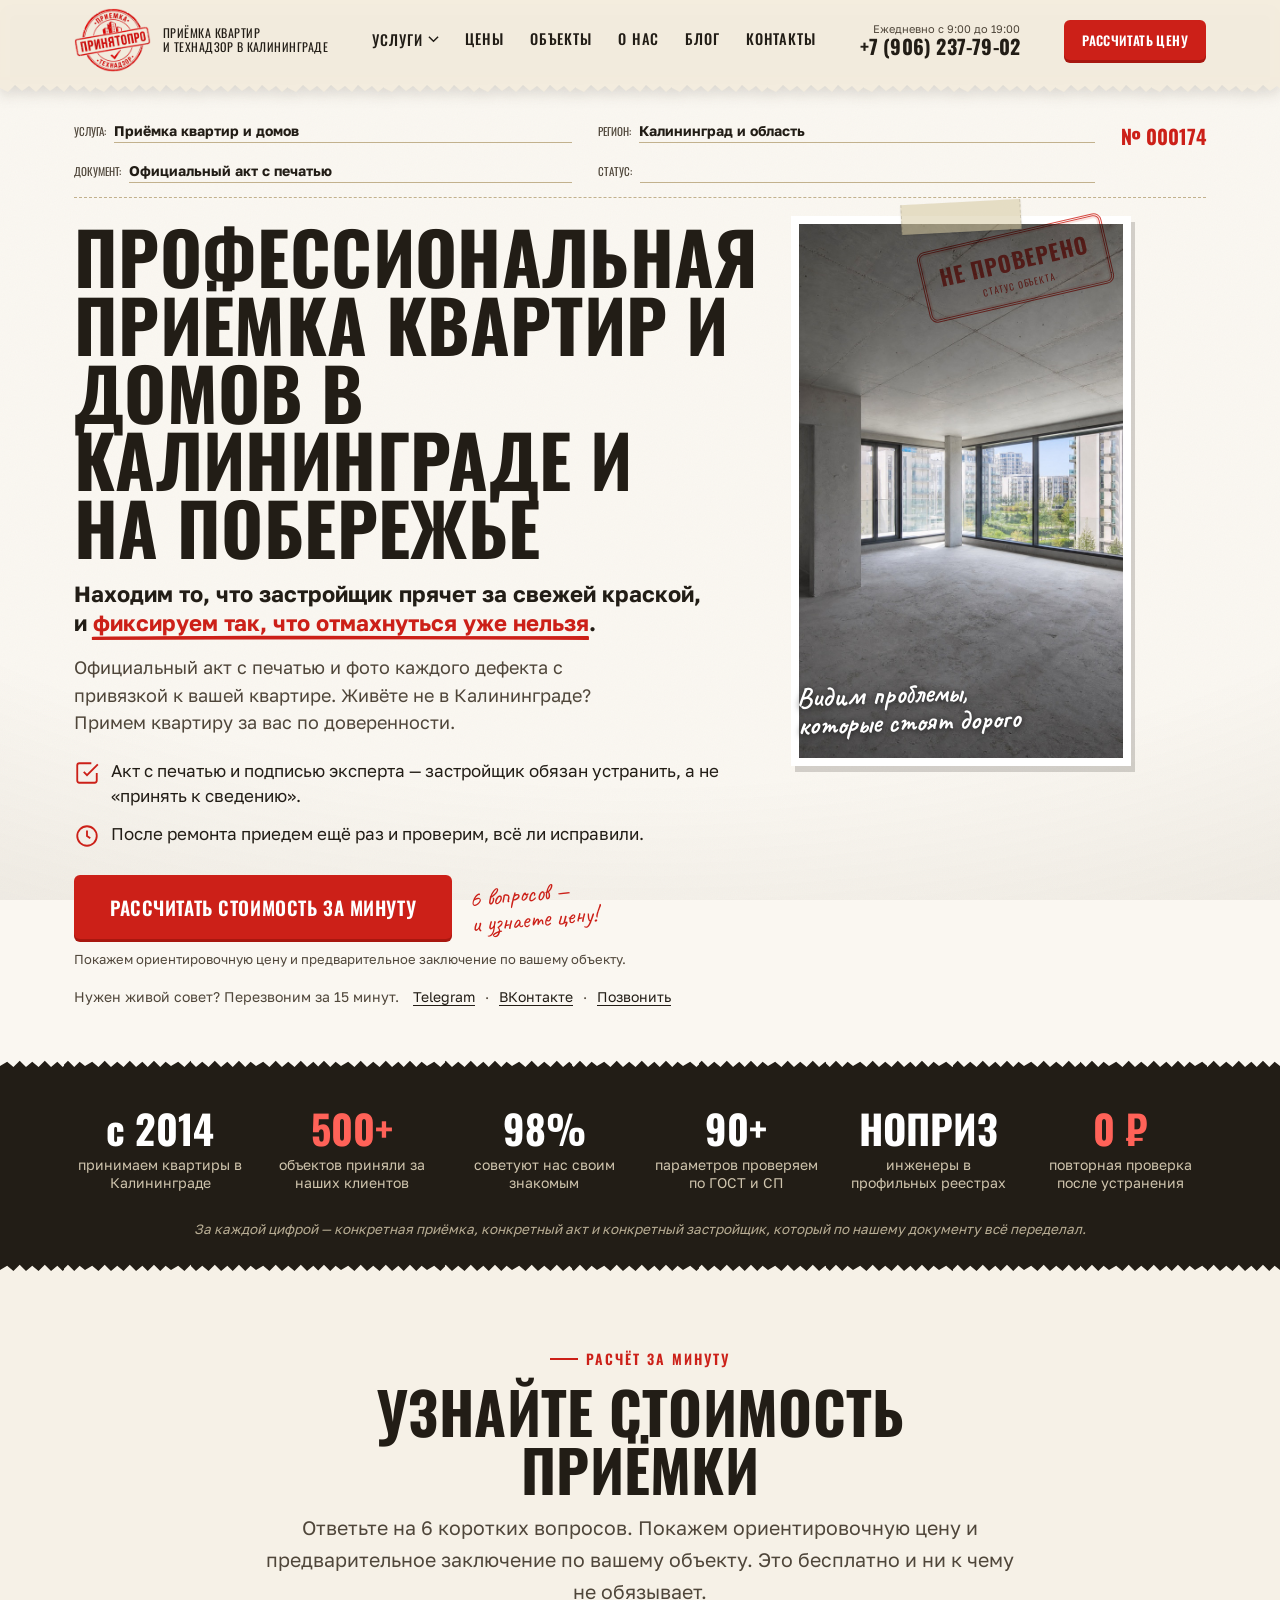
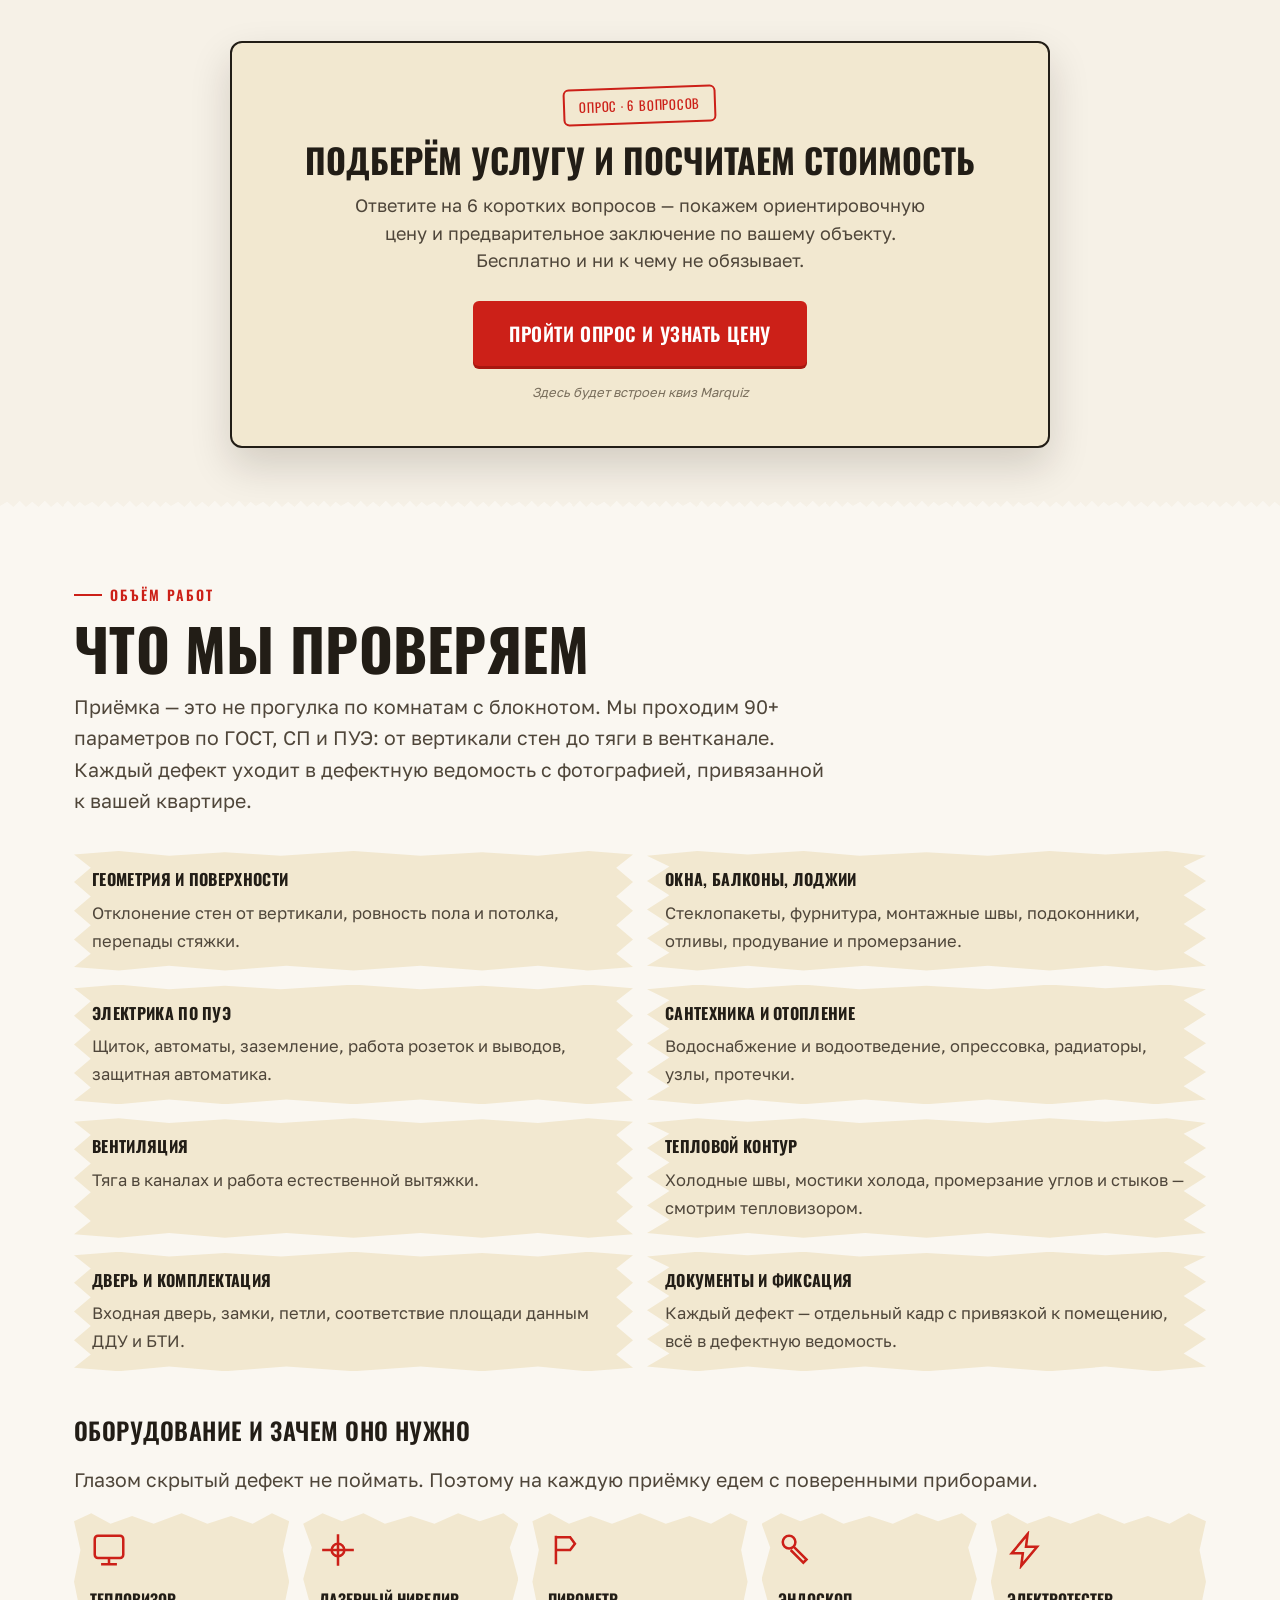
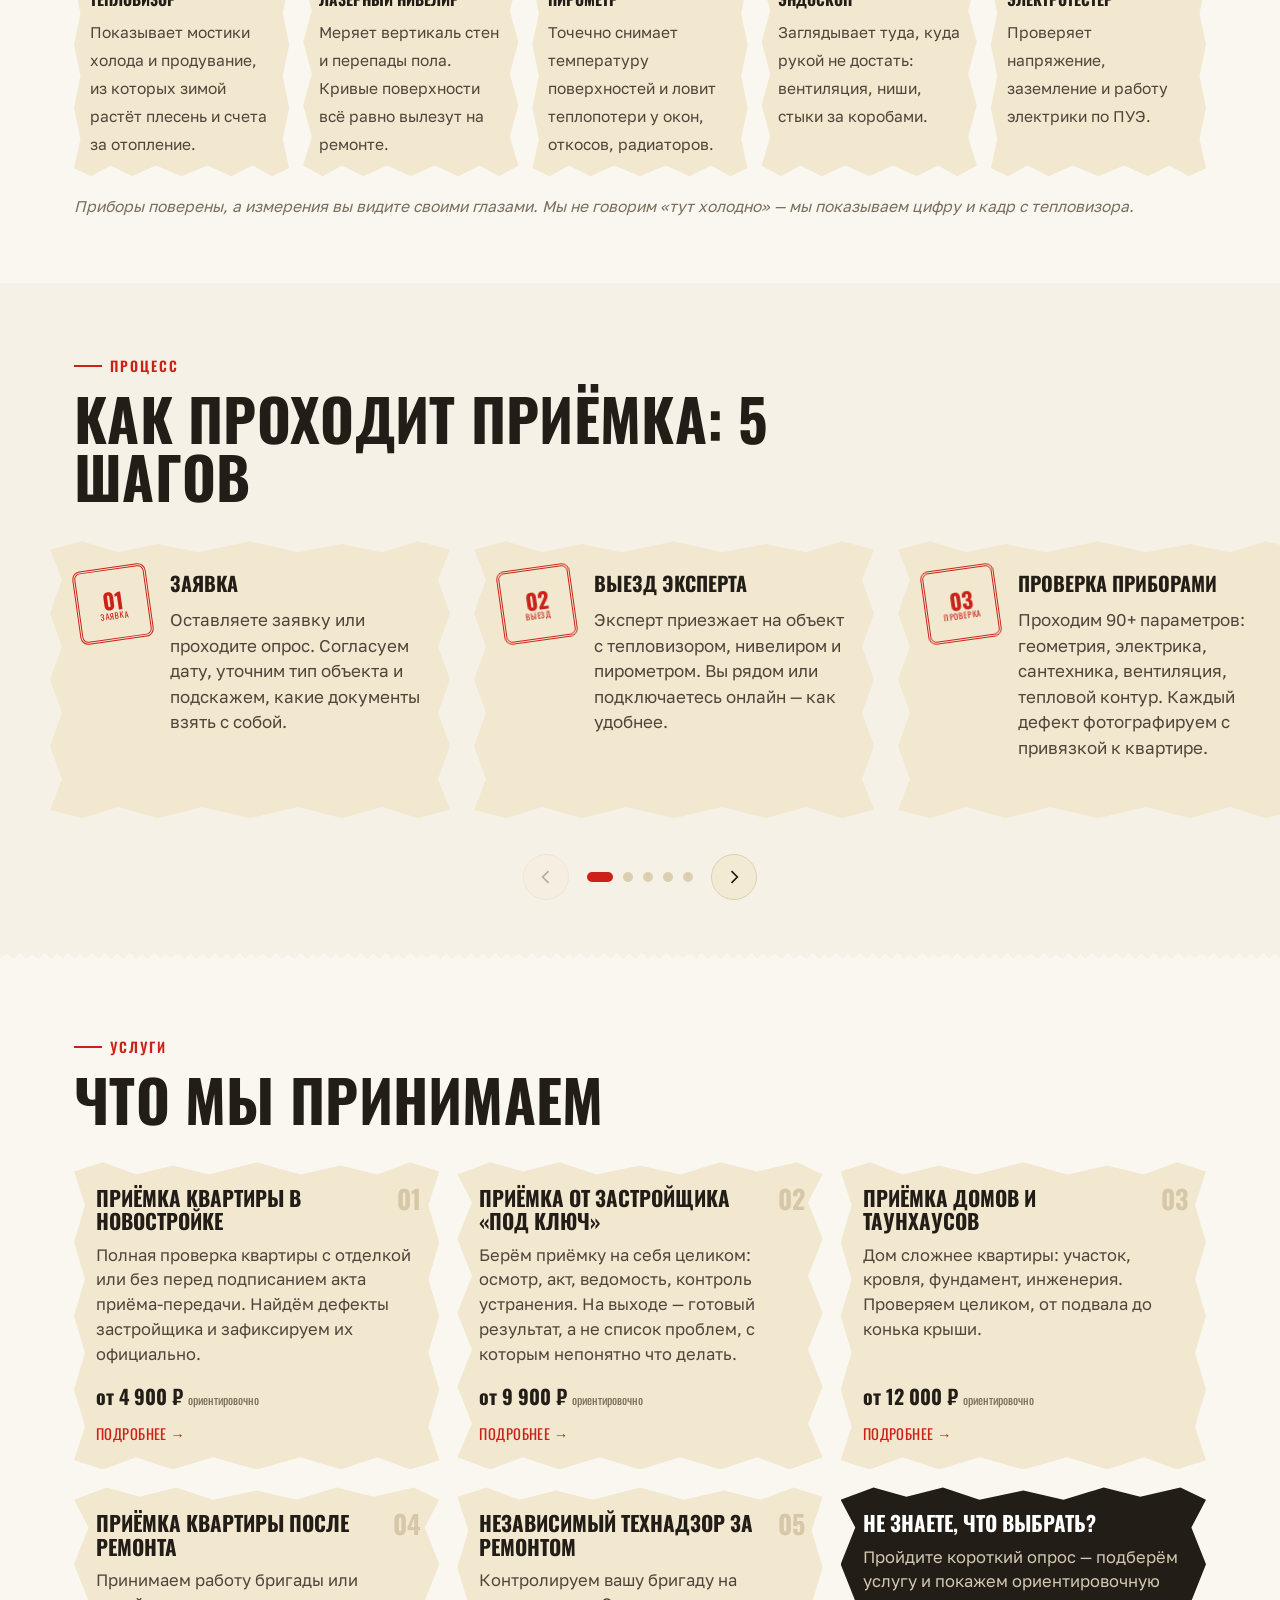
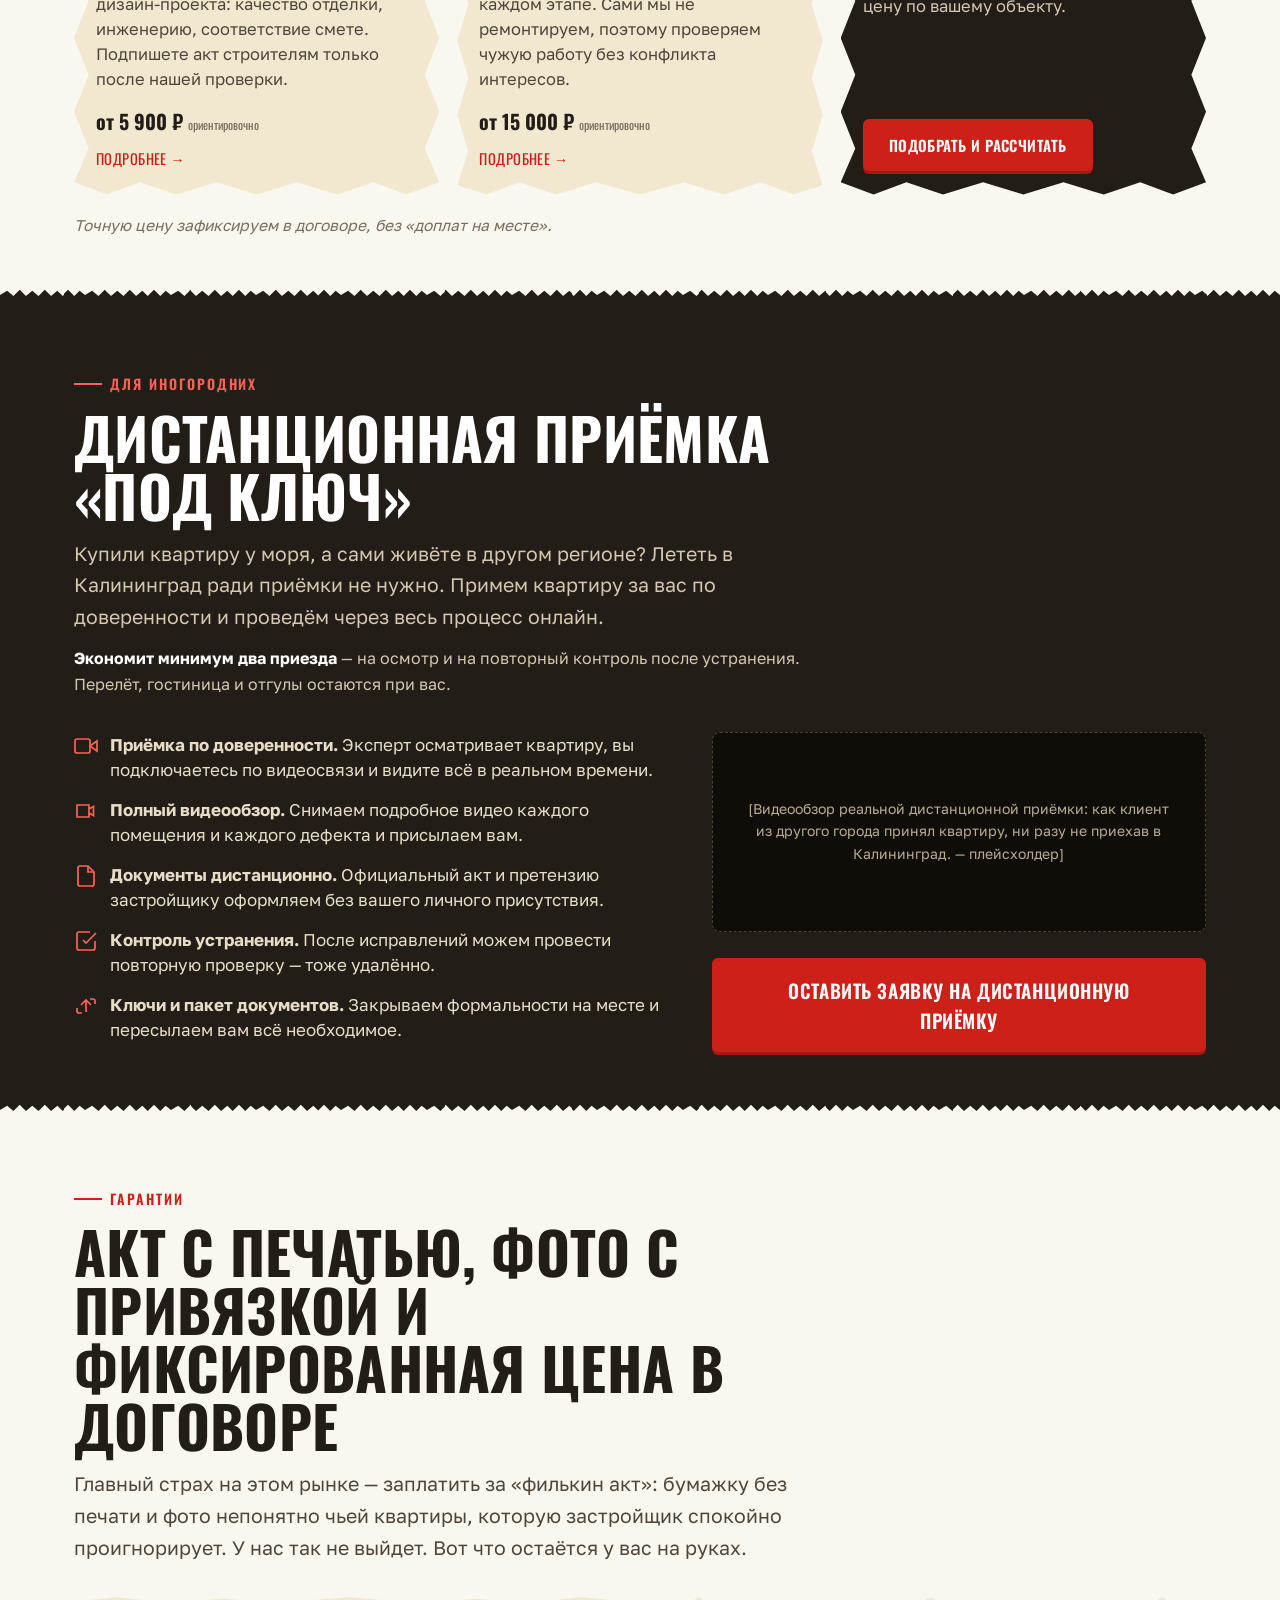
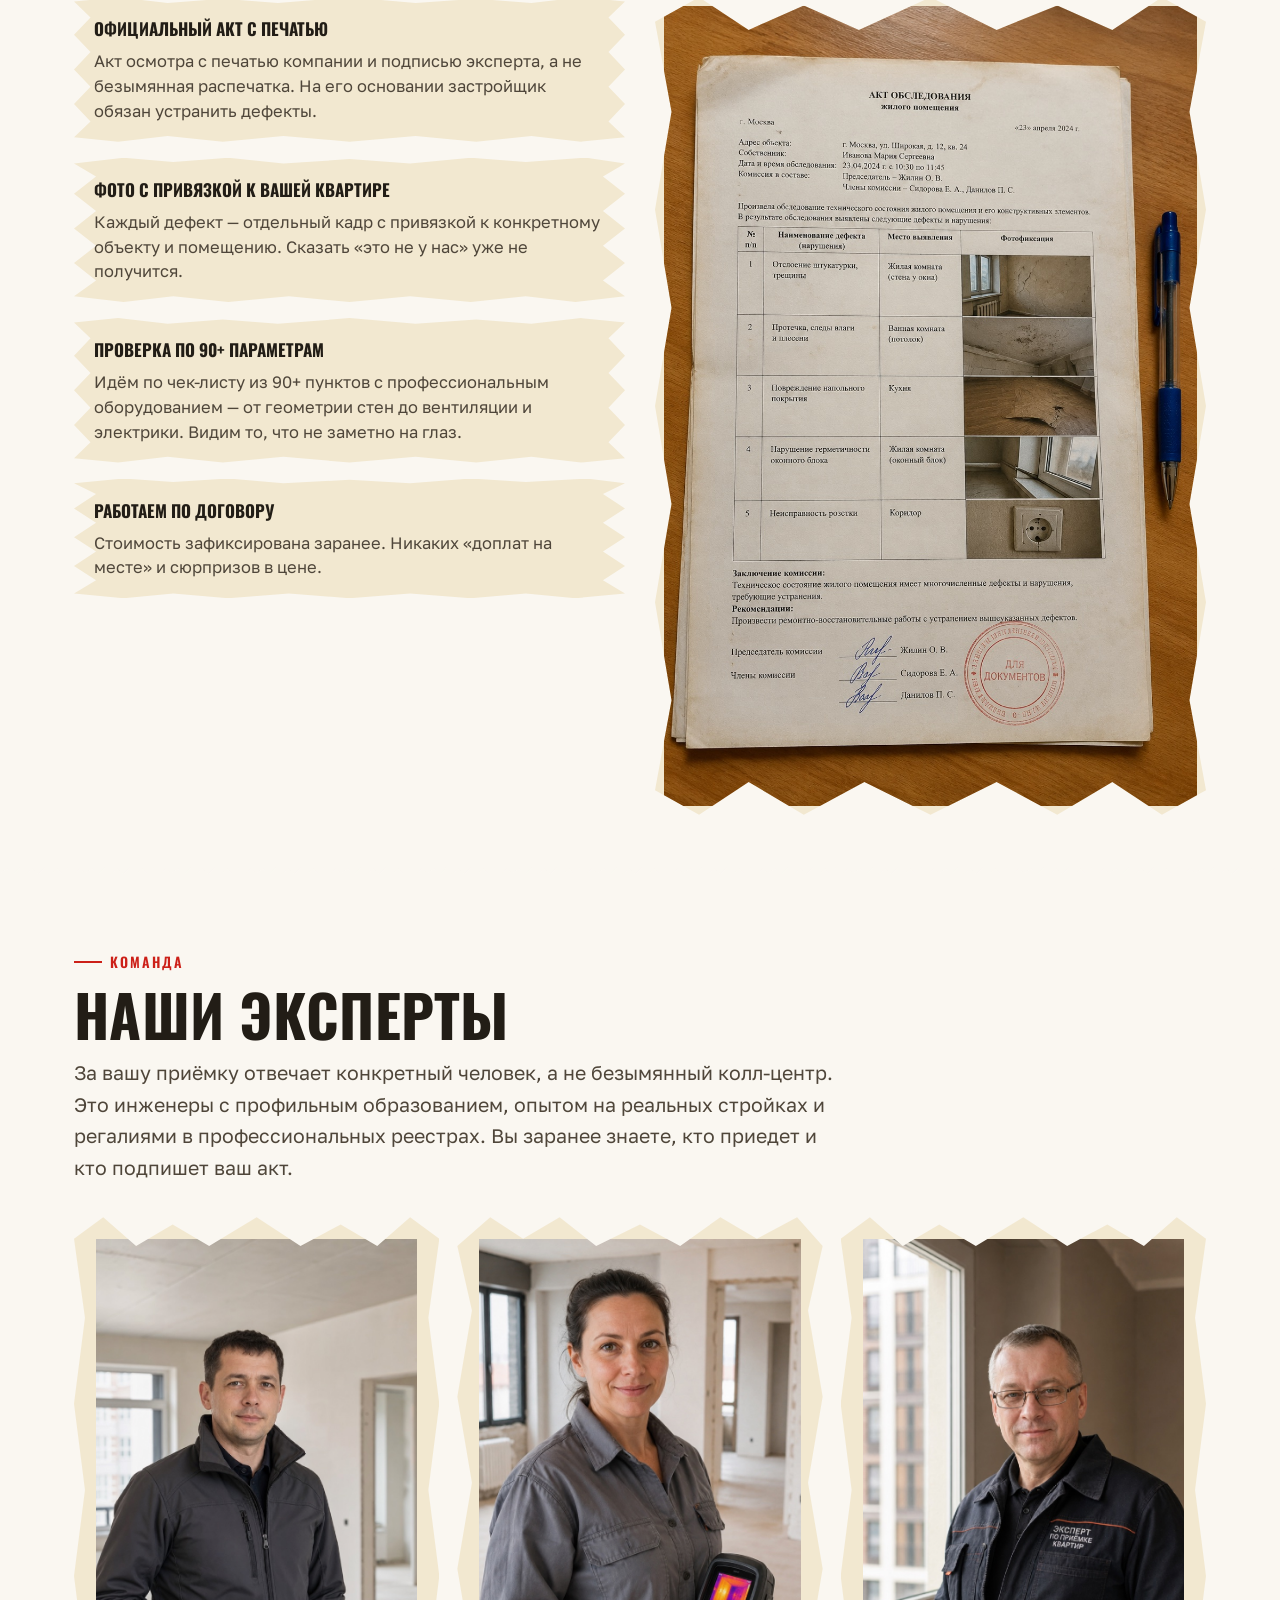
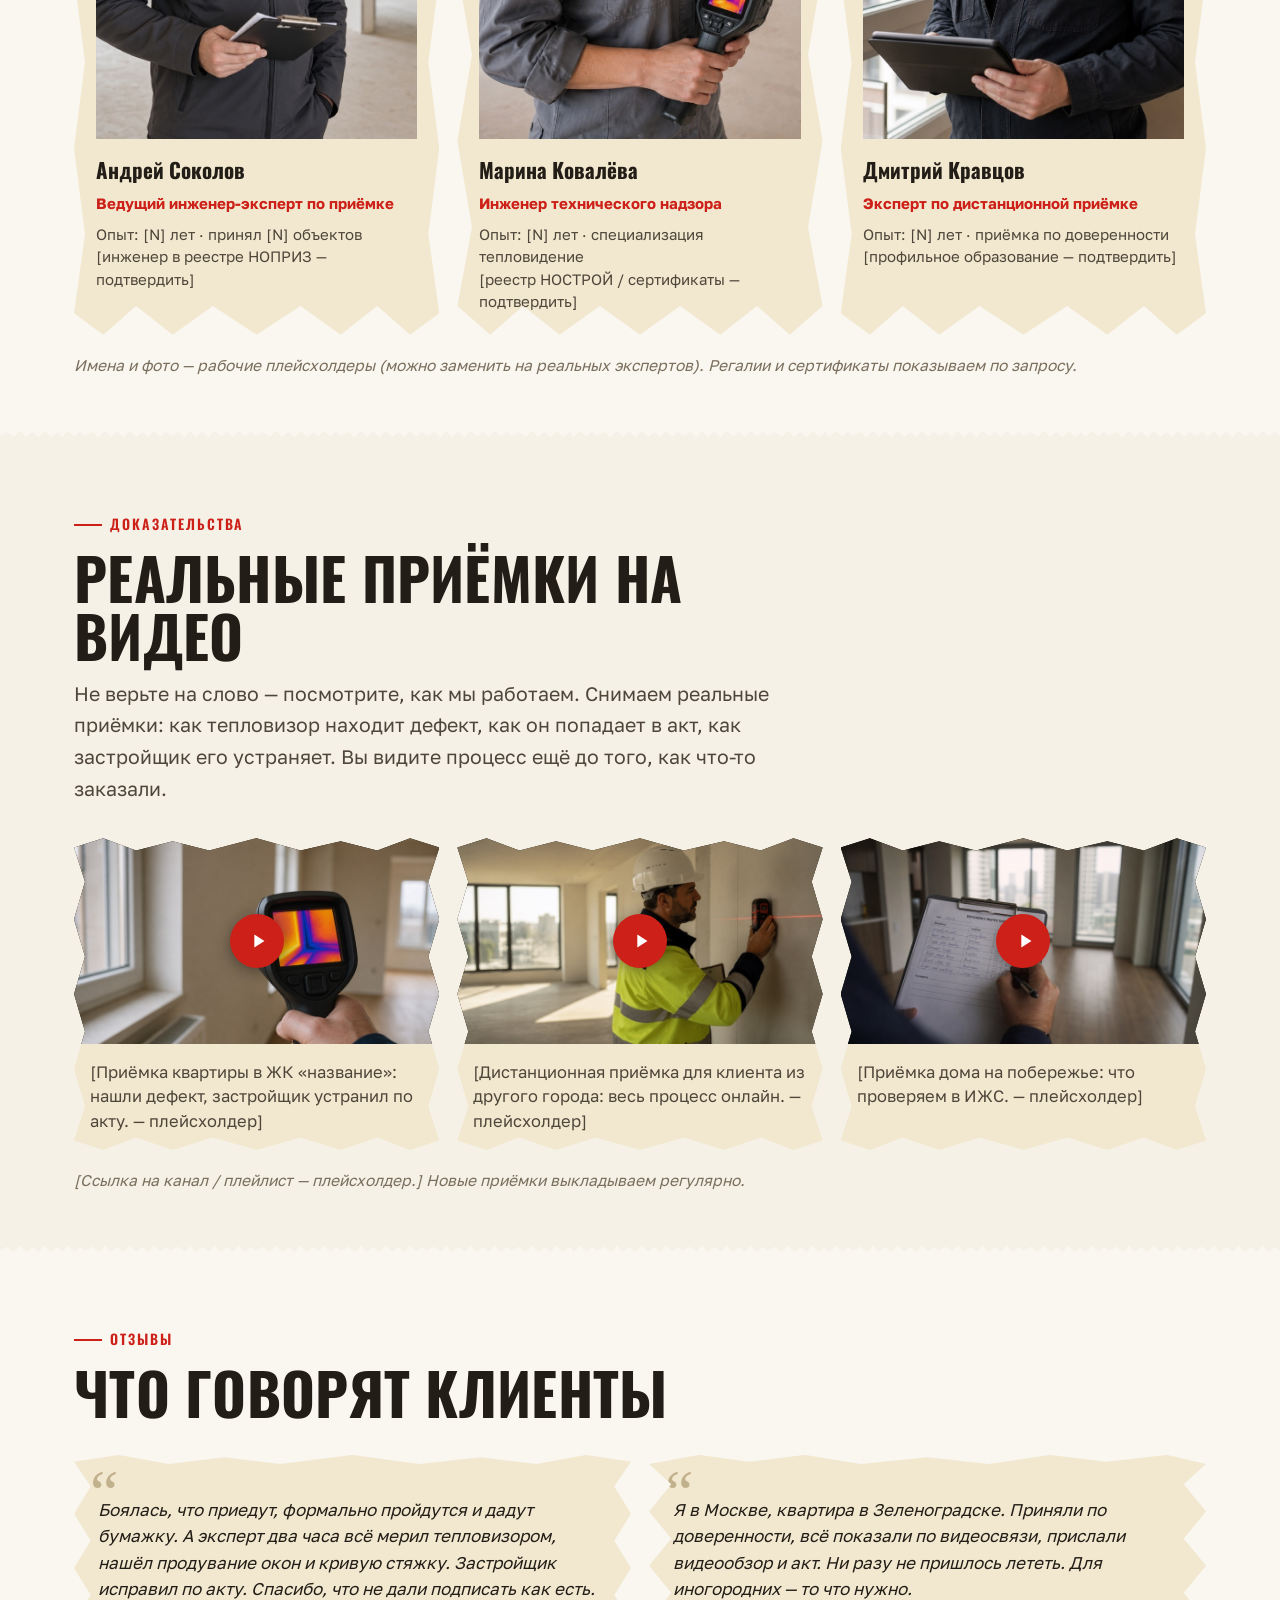
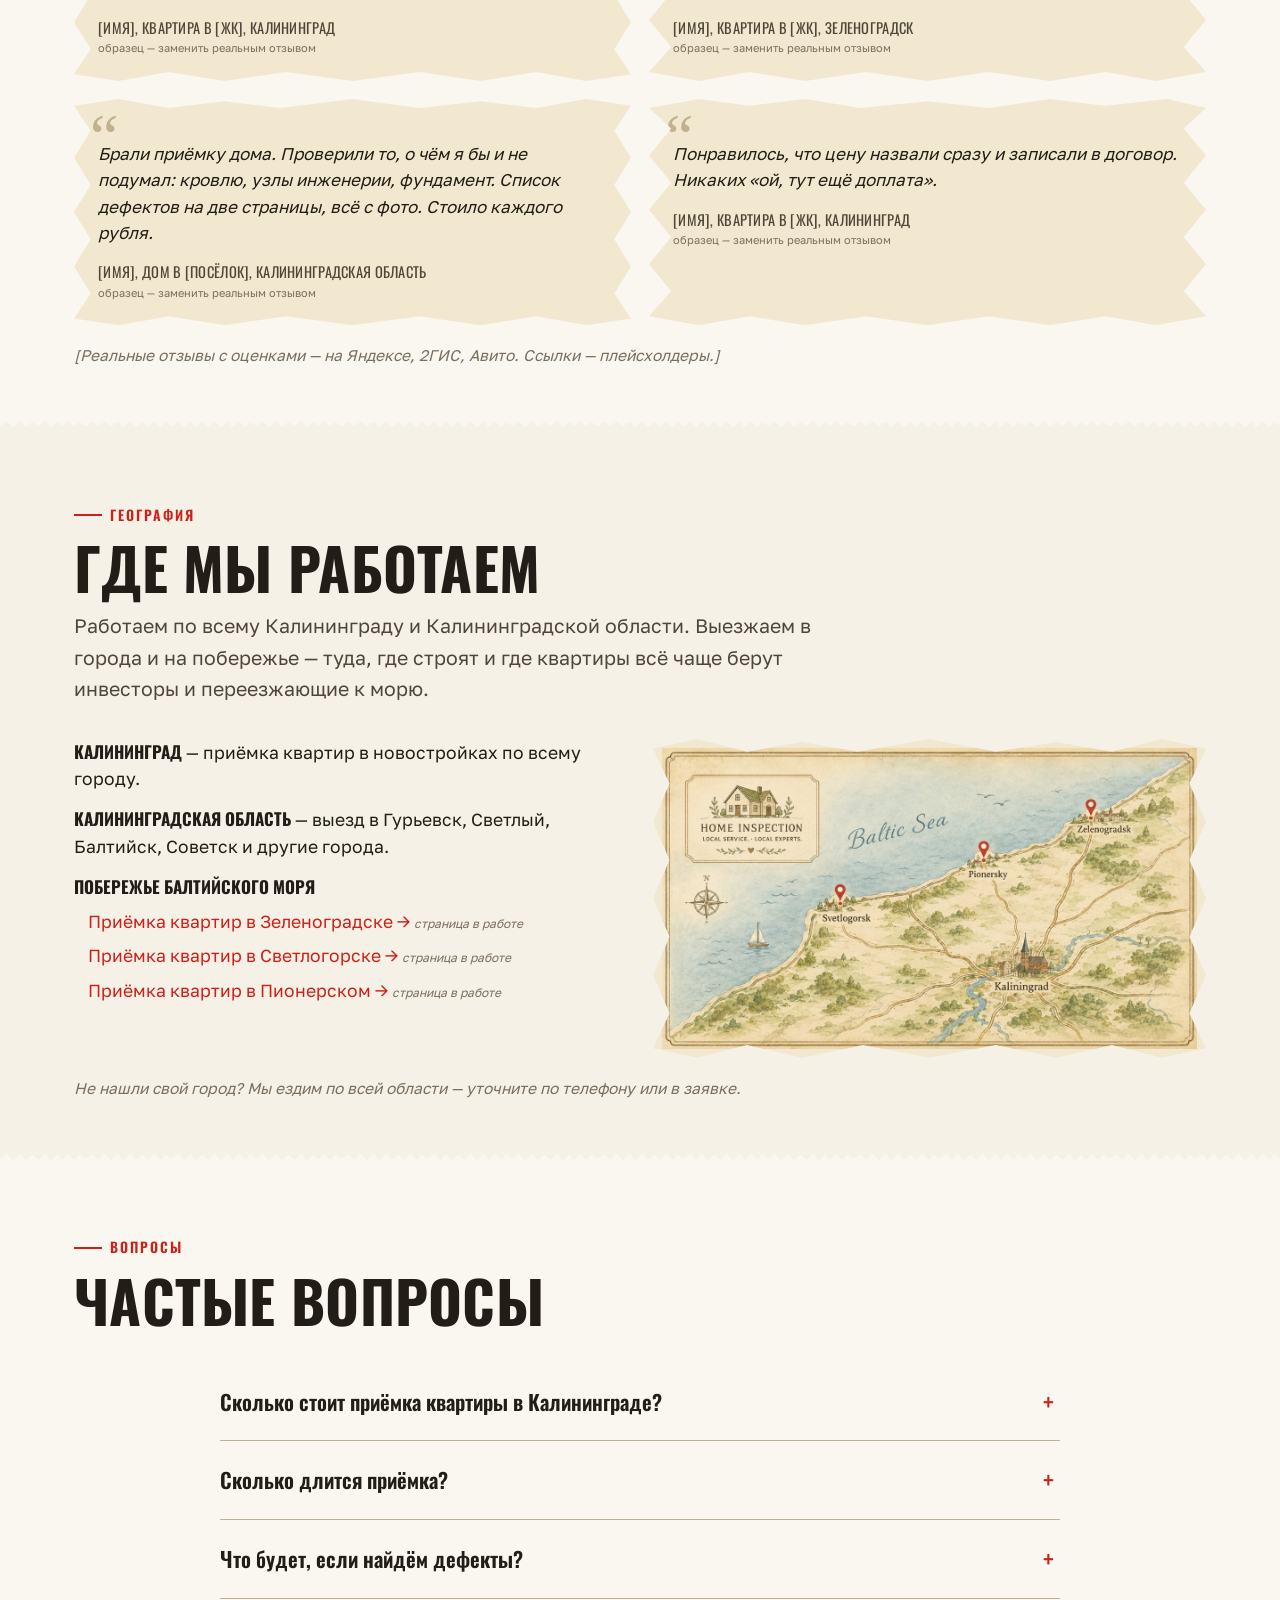
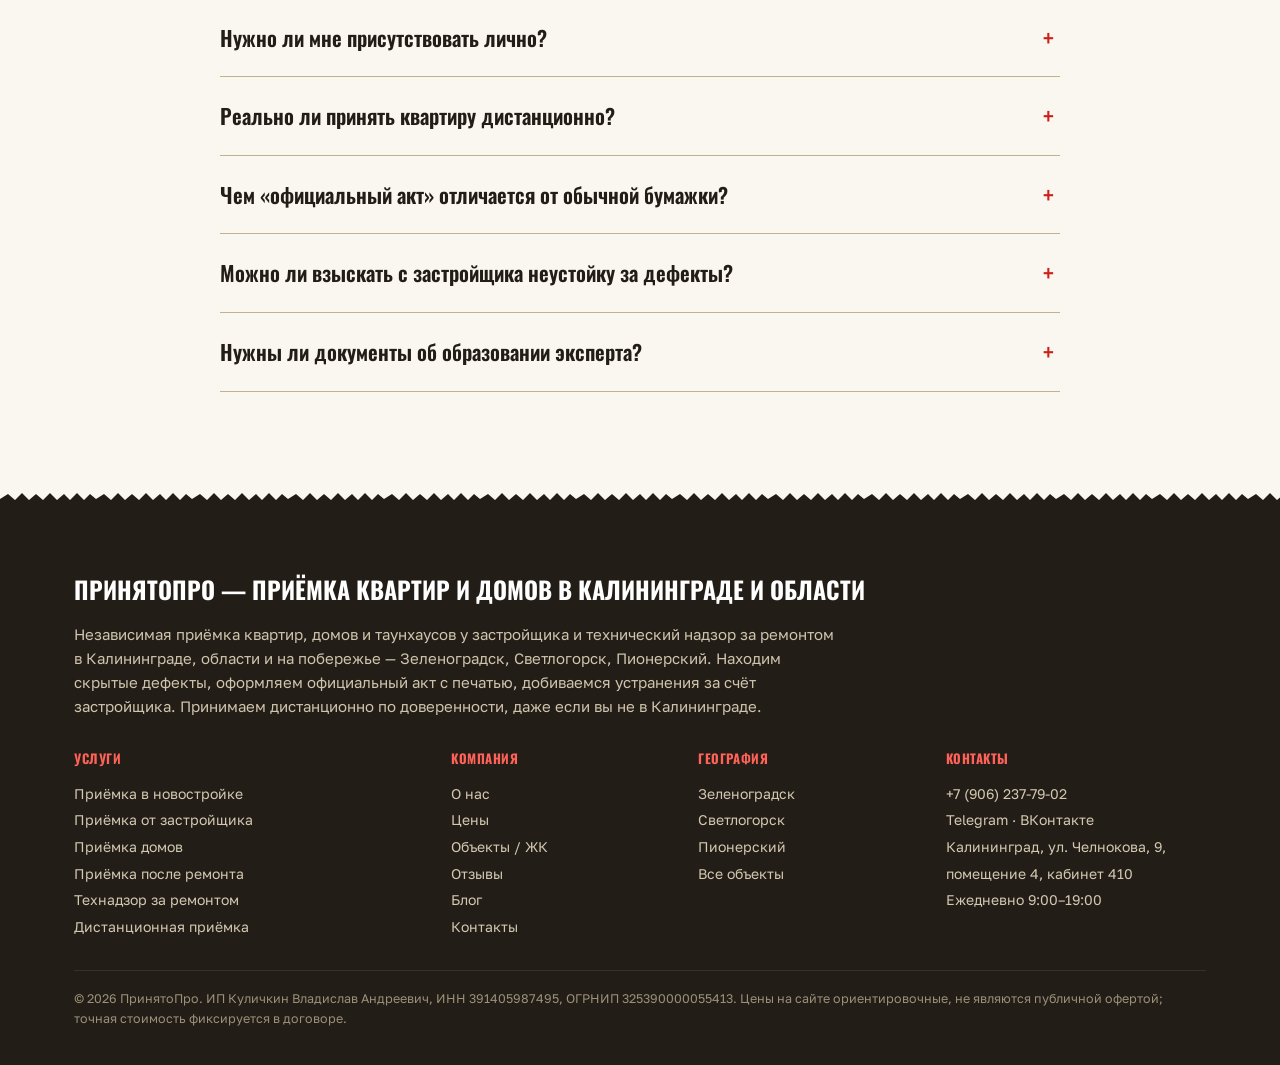
==== commit b115ca5c: "Смена телефона на +79062377902, часы 9-19, честный USP на главной Новый номер во всех живых файлах (" ====
--- a/главная/index.html
+++ b/главная/index.html
@@ -35,10 +35,10 @@
       "@type": "HomeAndConstructionBusiness",
       "@id": "https://prinyatopro.ru/#business",
       "name": "ПринятоПро",
-      "description": "Независимая профессиональная приёмка квартир, домов и таунхаусов у застройщика и технический надзор за ремонтом в Калининграде, области и на побережье. Официальный акт с печатью, фото дефектов с привязкой к квартире, бесплатная повторная проверка, дистанционная приёмка по доверенности.",
+      "description": "Независимая профессиональная приёмка квартир, домов и таунхаусов у застройщика и технический надзор за ремонтом в Калининграде, области и на побережье. Официальный акт с печатью, фото дефектов с привязкой к квартире, фиксированная цена в договоре, дистанционная приёмка по доверенности.",
       "url": "https://prinyatopro.ru/",
       "image": "https://prinyatopro.ru/glavnaya/assets/img/act-sample.jpg",
-      "telephone": "+79062167091",
+      "telephone": "+79062377902",
       "priceRange": "от 4900 ₽",
       "address": {
         "@type": "PostalAddress",
@@ -53,7 +53,7 @@
       ],
       "contactPoint": {
         "@type": "ContactPoint",
-        "telephone": "+79062167091",
+        "telephone": "+79062377902",
         "contactType": "customer service",
         "areaServed": "RU",
         "availableLanguage": "Russian"
@@ -69,7 +69,7 @@
         "@type": "OpeningHoursSpecification",
         "dayOfWeek": ["Monday","Tuesday","Wednesday","Thursday","Friday","Saturday","Sunday"],
         "opens": "09:00",
-        "closes": "21:00"
+        "closes": "19:00"
       },
       "hasOfferCatalog": {
         "@type": "OfferCatalog",
@@ -90,7 +90,7 @@
       "mainEntity": [
         { "@type": "Question", "name": "Сколько стоит приёмка квартиры в Калининграде?", "acceptedAnswer": { "@type": "Answer", "text": "Ориентировочно от 4 900 ₽. Точная цена зависит от площади, типа отделки и объекта; по рынку Калининграда приёмка обычно стоит 5 000–15 000 ₽. Стоимость фиксируем в договоре заранее, без доплат на месте." } },
         { "@type": "Question", "name": "Сколько длится приёмка?", "acceptedAnswer": { "@type": "Answer", "text": "В среднем 1,5–3 часа, дом или таунхаус дольше. За это время эксперт обходит весь объект с оборудованием, фотографирует каждый дефект и вносит замечания в дефектную ведомость." } },
-        { "@type": "Question", "name": "Что будет, если найдём дефекты?", "acceptedAnswer": { "@type": "Answer", "text": "Внесём их в официальный акт и дефектную ведомость — документ, который застройщик обязан исполнить. Акт приёма-передачи вы не подписываете, пока дефекты не устранены. После устранения приезжаем на бесплатную повторную проверку." } },
+        { "@type": "Question", "name": "Что будет, если найдём дефекты?", "acceptedAnswer": { "@type": "Answer", "text": "Внесём их в официальный акт и дефектную ведомость — документ, который застройщик обязан исполнить. Акт приёма-передачи вы не подписываете, пока дефекты не устранены. После устранения можно заказать повторный выезд, чтобы убедиться, что всё исправлено." } },
         { "@type": "Question", "name": "Нужно ли мне присутствовать лично?", "acceptedAnswer": { "@type": "Answer", "text": "Не обязательно. Вы можете быть рядом с экспертом, подключиться по видеосвязи или полностью доверить приёмку нам по доверенности — это удобно для иногородних. В любом случае получите видеообзор, фото дефектов и официальный акт." } },
         { "@type": "Question", "name": "Реально ли принять квартиру дистанционно?", "acceptedAnswer": { "@type": "Answer", "text": "Да. Эксперт принимает квартиру по доверенности, показывает всё по видеосвязи в реальном времени, присылает видеообзор и оформляет документы. Это экономит минимум два приезда в Калининград." } },
         { "@type": "Question", "name": "Чем официальный акт отличается от обычной бумажки?", "acceptedAnswer": { "@type": "Answer", "text": "Это документ осмотра с печатью компании, подписью эксперта и фотографиями дефектов, привязанными к вашей квартире. Такой акт застройщик обязан принять и исполнить, а не отмахнуться словами «фото чужое»." } },
@@ -135,8 +135,8 @@
         <a class="navlink" href="/kontakty/">Контакты</a>
       </nav>
       <div class="head-contact">
-        <span class="hours">Ежедневно с 9:00 до 21:00</span>
-        <a class="phone" href="tel:+79062167091">+7 (906) 216-70-91</a>
+        <span class="hours">Ежедневно с 9:00 до 19:00</span>
+        <a class="phone" href="tel:+79062377902">+7 (906) 237-79-02</a>
       </div>
       <a class="btn sm" href="#quiz">Рассчитать цену</a>
       <button class="burger" id="burger" aria-label="Открыть меню" aria-expanded="false">
@@ -153,7 +153,7 @@
     <a href="/blog/">Блог</a>
     <a href="/kontakty/">Контакты</a>
     <a href="#faq">Вопросы</a>
-    <a class="phone" href="tel:+79062167091">+7 (906) 216-70-91</a>
+    <a class="phone" href="tel:+79062377902">+7 (906) 237-79-02</a>
     <a class="btn" href="#quiz">Рассчитать цену</a>
   </div>
 </header>
@@ -185,7 +185,7 @@
             </li>
             <li>
               <svg class="ic" viewBox="0 0 24 24" fill="none" stroke="currentColor" stroke-width="1.7"><path d="M3 12a9 9 0 1 0 18 0 9 9 0 0 0-18 0z"/><path d="M12 7v5l3 2"/></svg>
-              <span>После ремонта приедем ещё раз и проверим, всё ли исправили. Бесплатно — это уже в цене.</span>
+              <span>После ремонта приедем ещё раз и проверим, всё ли исправили.</span>
             </li>
           </ul>
 
@@ -197,7 +197,7 @@
 
           <div class="hero-second">
             <span>Нужен живой совет? Перезвоним за 15 минут.</span>
-            <span class="msgs"><a href="https://t.me/prinyatopro" target="_blank" rel="noopener noreferrer">Telegram</a> · <a href="https://vk.com/prinyatopro" target="_blank" rel="noopener noreferrer">ВКонтакте</a> · <a href="tel:+79062167091">Позвонить</a></span>
+            <span class="msgs"><a href="https://t.me/prinyatopro" target="_blank" rel="noopener noreferrer">Telegram</a> · <a href="https://vk.com/prinyatopro" target="_blank" rel="noopener noreferrer">ВКонтакте</a> · <a href="tel:+79062377902">Позвонить</a></span>
           </div>
         </div>
 
@@ -329,7 +329,7 @@
       </article>
       <article class="pstep" role="listitem">
         <div class="pstamp">05<small>контроль</small></div>
-        <div class="pbody"><b>Контроль устранения</b><p>Застройщик всё исправил — приезжаем на бесплатную повторную проверку. Акт приёма-передачи вы подписываете только когда квартира в порядке.</p></div>
+        <div class="pbody"><b>Контроль устранения</b><p>Застройщик всё исправил — при необходимости выезжаем на повторную проверку и фиксируем результат. Акт приёма-передачи вы подписываете только когда квартира в порядке.</p></div>
       </article>
     </div>
   </div>
@@ -414,7 +414,7 @@
         <li data-reveal><svg class="ic" viewBox="0 0 24 24" fill="none" stroke="currentColor" stroke-width="1.7"><path d="M23 7l-7 5 7 5V7z"/><rect x="1" y="5" width="15" height="14" rx="2"/></svg><span><b>Приёмка по доверенности.</b> Эксперт осматривает квартиру, вы подключаетесь по видеосвязи и видите всё в реальном времени.</span></li>
         <li data-reveal><svg class="ic" viewBox="0 0 24 24" fill="none" stroke="currentColor" stroke-width="1.7"><path d="M15 10l4.5-2.5v9L15 14M3 6h12v12H3z"/></svg><span><b>Полный видеообзор.</b> Снимаем подробное видео каждого помещения и каждого дефекта и присылаем вам.</span></li>
         <li data-reveal><svg class="ic" viewBox="0 0 24 24" fill="none" stroke="currentColor" stroke-width="1.7"><path d="M14 2H6a2 2 0 0 0-2 2v16a2 2 0 0 0 2 2h12a2 2 0 0 0 2-2V8z"/><path d="M14 2v6h6"/></svg><span><b>Документы дистанционно.</b> Официальный акт и претензию застройщику оформляем без вашего личного присутствия.</span></li>
-        <li data-reveal><svg class="ic" viewBox="0 0 24 24" fill="none" stroke="currentColor" stroke-width="1.7"><path d="M9 11l3 3L22 4"/><path d="M21 12v7a2 2 0 0 1-2 2H5a2 2 0 0 1-2-2V5a2 2 0 0 1 2-2h11"/></svg><span><b>Контроль устранения.</b> После исправлений проводим бесплатную повторную проверку, тоже удалённо.</span></li>
+        <li data-reveal><svg class="ic" viewBox="0 0 24 24" fill="none" stroke="currentColor" stroke-width="1.7"><path d="M9 11l3 3L22 4"/><path d="M21 12v7a2 2 0 0 1-2 2H5a2 2 0 0 1-2-2V5a2 2 0 0 1 2-2h11"/></svg><span><b>Контроль устранения.</b> После исправлений можем провести повторную проверку — тоже удалённо.</span></li>
         <li data-reveal><svg class="ic" viewBox="0 0 24 24" fill="none" stroke="currentColor" stroke-width="1.7"><path d="M21 10V7a2 2 0 0 0-2-2h-3M3 14v3a2 2 0 0 0 2 2h3M7 11l5-5 5 5M12 6v12"/></svg><span><b>Ключи и пакет документов.</b> Закрываем формальности на месте и пересылаем вам всё необходимое.</span></li>
       </ul>
       <div>
@@ -430,14 +430,14 @@
   <div class="wrap">
     <div class="sec-head" data-reveal>
       <span class="eyebrow">Гарантии</span>
-      <h2 class="sh">Акт с печатью, фото с привязкой, бесплатная повторная проверка</h2>
+      <h2 class="sh">Акт с печатью, фото с привязкой и фиксированная цена в договоре</h2>
       <p class="sec-lead">Главный страх на этом рынке — заплатить за «филькин акт»: бумажку без печати и фото непонятно чьей квартиры, которую застройщик спокойно проигнорирует. У нас так не выйдет. Вот что остаётся у вас на руках.</p>
     </div>
     <div class="guarant-grid">
       <div class="guarant-list">
         <div class="gitem" data-reveal><b>Официальный акт с печатью</b><p>Акт осмотра с печатью компании и подписью эксперта, а не безымянная распечатка. На его основании застройщик обязан устранить дефекты.</p></div>
         <div class="gitem" data-reveal><b>Фото с привязкой к вашей квартире</b><p>Каждый дефект — отдельный кадр с привязкой к конкретному объекту и помещению. Сказать «это не у нас» уже не получится.</p></div>
-        <div class="gitem" data-reveal><b>Бесплатная повторная проверка</b><p>После устранения приезжаем снова, бесплатно, и проверяем, что застройщик действительно всё исправил.</p></div>
+        <div class="gitem" data-reveal><b>Проверка по 90+ параметрам</b><p>Идём по чек-листу из 90+ пунктов с профессиональным оборудованием — от геометрии стен до вентиляции и электрики. Видим то, что не заметно на глаз.</p></div>
         <div class="gitem" data-reveal><b>Работаем по договору</b><p>Стоимость зафиксирована заранее. Никаких «доплат на месте» и сюрпризов в цене.</p></div>
       </div>
       <div class="act-sample has-img" data-reveal>
@@ -529,7 +529,7 @@
         <div class="tag">образец — заменить реальным отзывом</div>
       </div>
       <div class="rev" data-reveal>
-        <p>Понравилось, что цену назвали сразу и записали в договор. Никаких «ой, тут ещё доплата». Повторную проверку сделали бесплатно, как и обещали.</p>
+        <p>Понравилось, что цену назвали сразу и записали в договор. Никаких «ой, тут ещё доплата».</p>
         <div class="who">[Имя], квартира в [ЖК], Калининград</div>
         <div class="tag">образец — заменить реальным отзывом</div>
       </div>
@@ -577,7 +577,7 @@
     <div class="faq-list">
       <details data-reveal><summary>Сколько стоит приёмка квартиры в Калининграде?</summary><p>Ориентировочно от 4 900 ₽. Точная цена зависит от площади, типа отделки и объекта; по рынку Калининграда приёмка обычно стоит 5 000–15 000 ₽. Стоимость мы фиксируем в договоре заранее, без доплат на месте. Рассчитать цену по вашей квартире можно за минуту в опросе выше.</p></details>
       <details data-reveal><summary>Сколько длится приёмка?</summary><p>В среднем 1,5–3 часа, дом или таунхаус дольше. За это время эксперт обходит весь объект с оборудованием, фотографирует каждый дефект и вносит замечания в дефектную ведомость.</p></details>
-      <details data-reveal><summary>Что будет, если найдём дефекты?</summary><p>Внесём их в официальный акт и дефектную ведомость — документ, который застройщик обязан исполнить. Акт приёма-передачи вы не подписываете, пока дефекты не устранены. После устранения приезжаем на бесплатную повторную проверку.</p></details>
+      <details data-reveal><summary>Что будет, если найдём дефекты?</summary><p>Внесём их в официальный акт и дефектную ведомость — документ, который застройщик обязан исполнить. Акт приёма-передачи вы не подписываете, пока дефекты не устранены. После устранения можно заказать повторный выезд, чтобы убедиться, что всё исправлено.</p></details>
       <details data-reveal><summary>Нужно ли мне присутствовать лично?</summary><p>Не обязательно. Вы можете быть рядом с экспертом, подключиться по видеосвязи или полностью доверить приёмку нам по доверенности — это удобно для иногородних. В любом случае получите видеообзор, фото дефектов и официальный акт.</p></details>
       <details data-reveal><summary>Реально ли принять квартиру дистанционно?</summary><p>Да. Эксперт принимает квартиру по доверенности, показывает всё по видеосвязи в реальном времени, присылает видеообзор и оформляет документы. Так делают иногородние и инвесторы — это экономит минимум два приезда в Калининград.</p></details>
       <details data-reveal><summary>Чем «официальный акт» отличается от обычной бумажки?</summary><p>Это документ осмотра с печатью компании, подписью эксперта и фотографиями дефектов, привязанными к вашей квартире. Такой акт застройщик обязан принять и исполнить, а не отмахнуться словами «фото чужое».</p></details>
@@ -631,10 +631,10 @@
         <div>
           <h4>Контакты</h4>
           <ul>
-            <li><a href="tel:+79062167091">+7 (906) 216-70-91</a></li>
+            <li><a href="tel:+79062377902">+7 (906) 237-79-02</a></li>
             <li><a href="https://t.me/prinyatopro" target="_blank" rel="noopener noreferrer">Telegram</a> · <a href="https://vk.com/prinyatopro" target="_blank" rel="noopener noreferrer">ВКонтакте</a></li>
             <li>Калининград, ул. Челнокова, 9, помещение 4, кабинет 410</li>
-            <li>Ежедневно 9:00–21:00</li>
+            <li>Ежедневно 9:00–19:00</li>
           </ul>
         </div>
       </div>
